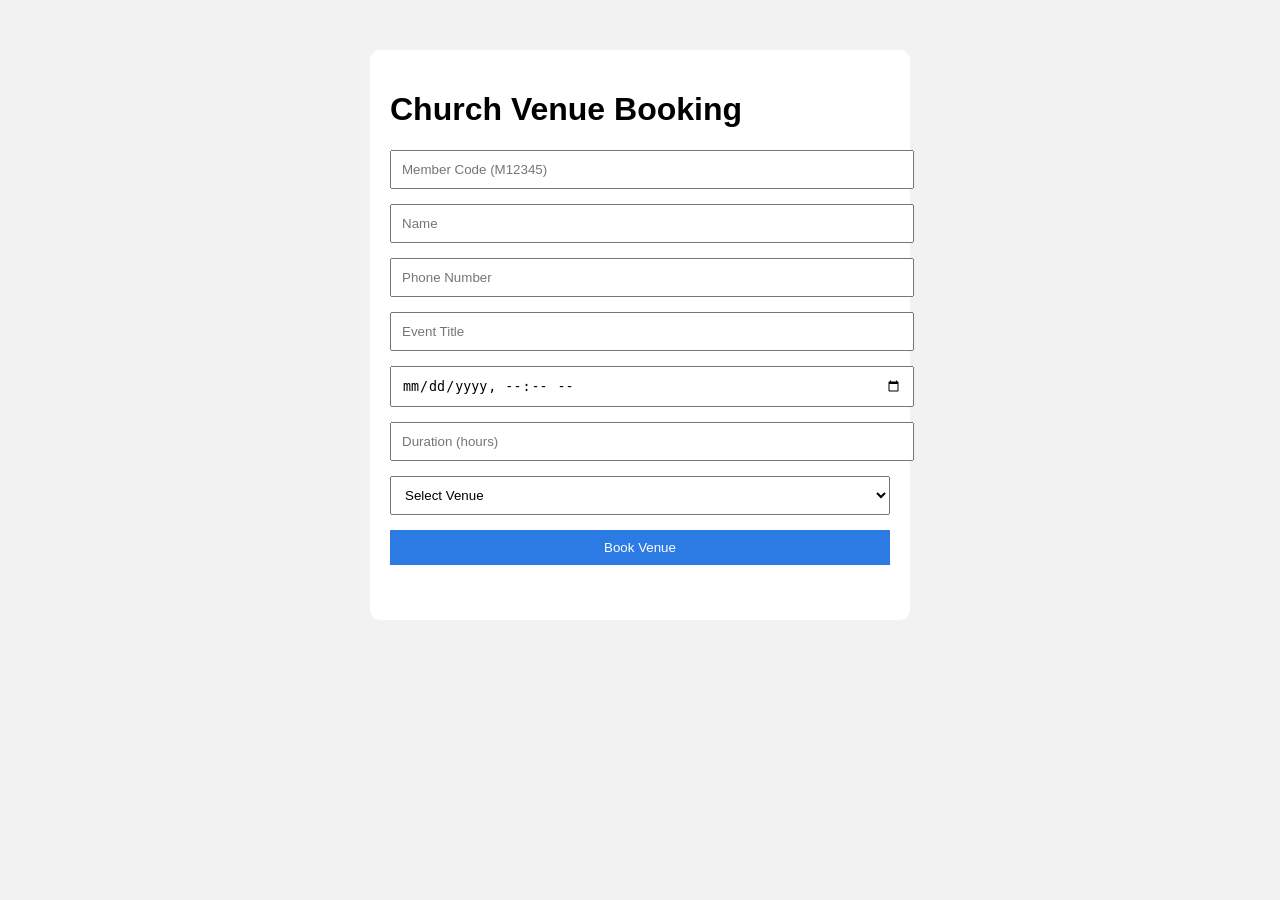
==== index.html @ b4275505 "intial" ====
<!DOCTYPE html>
<html>
<head>
  <title>Church Venue Booking</title>
  <link rel="stylesheet" href="style.css">
</head>
<body>

<div class="container">

  <h1>Church Venue Booking</h1>

  <form id="bookingForm">

    <input type="text" id="memberCode" placeholder="Member Code (M12345)" required>

    <input type="text" id="name" placeholder="Name" required>

    <input type="text" id="phone" placeholder="Phone Number" required>

    <input type="text" id="eventTitle" placeholder="Event Title" required>

    <input type="datetime-local" id="start" required>

    <input type="number" id="duration" placeholder="Duration (hours)" required>

    <select id="location" required>
      <option value="">Select Venue</option>
    </select>

    <button type="submit">Book Venue</button>

  </form>

  <div id="message"></div>

</div>

<script src="script.js"></script>

</body>
</html>
---- style.css ----
body {
  font-family: Arial;
  background: #f2f2f2;
}

.container {
  max-width: 500px;
  margin: 50px auto;
  background: white;
  padding: 20px;
  border-radius: 10px;
}

input,
select,
button {
  width: 100%;
  margin-bottom: 15px;
  padding: 10px;
}

button {
  background: #2c7be5;
  color: white;
  border: none;
  cursor: pointer;
}

#message {
  margin-top: 20px;
  font-weight: bold;
}
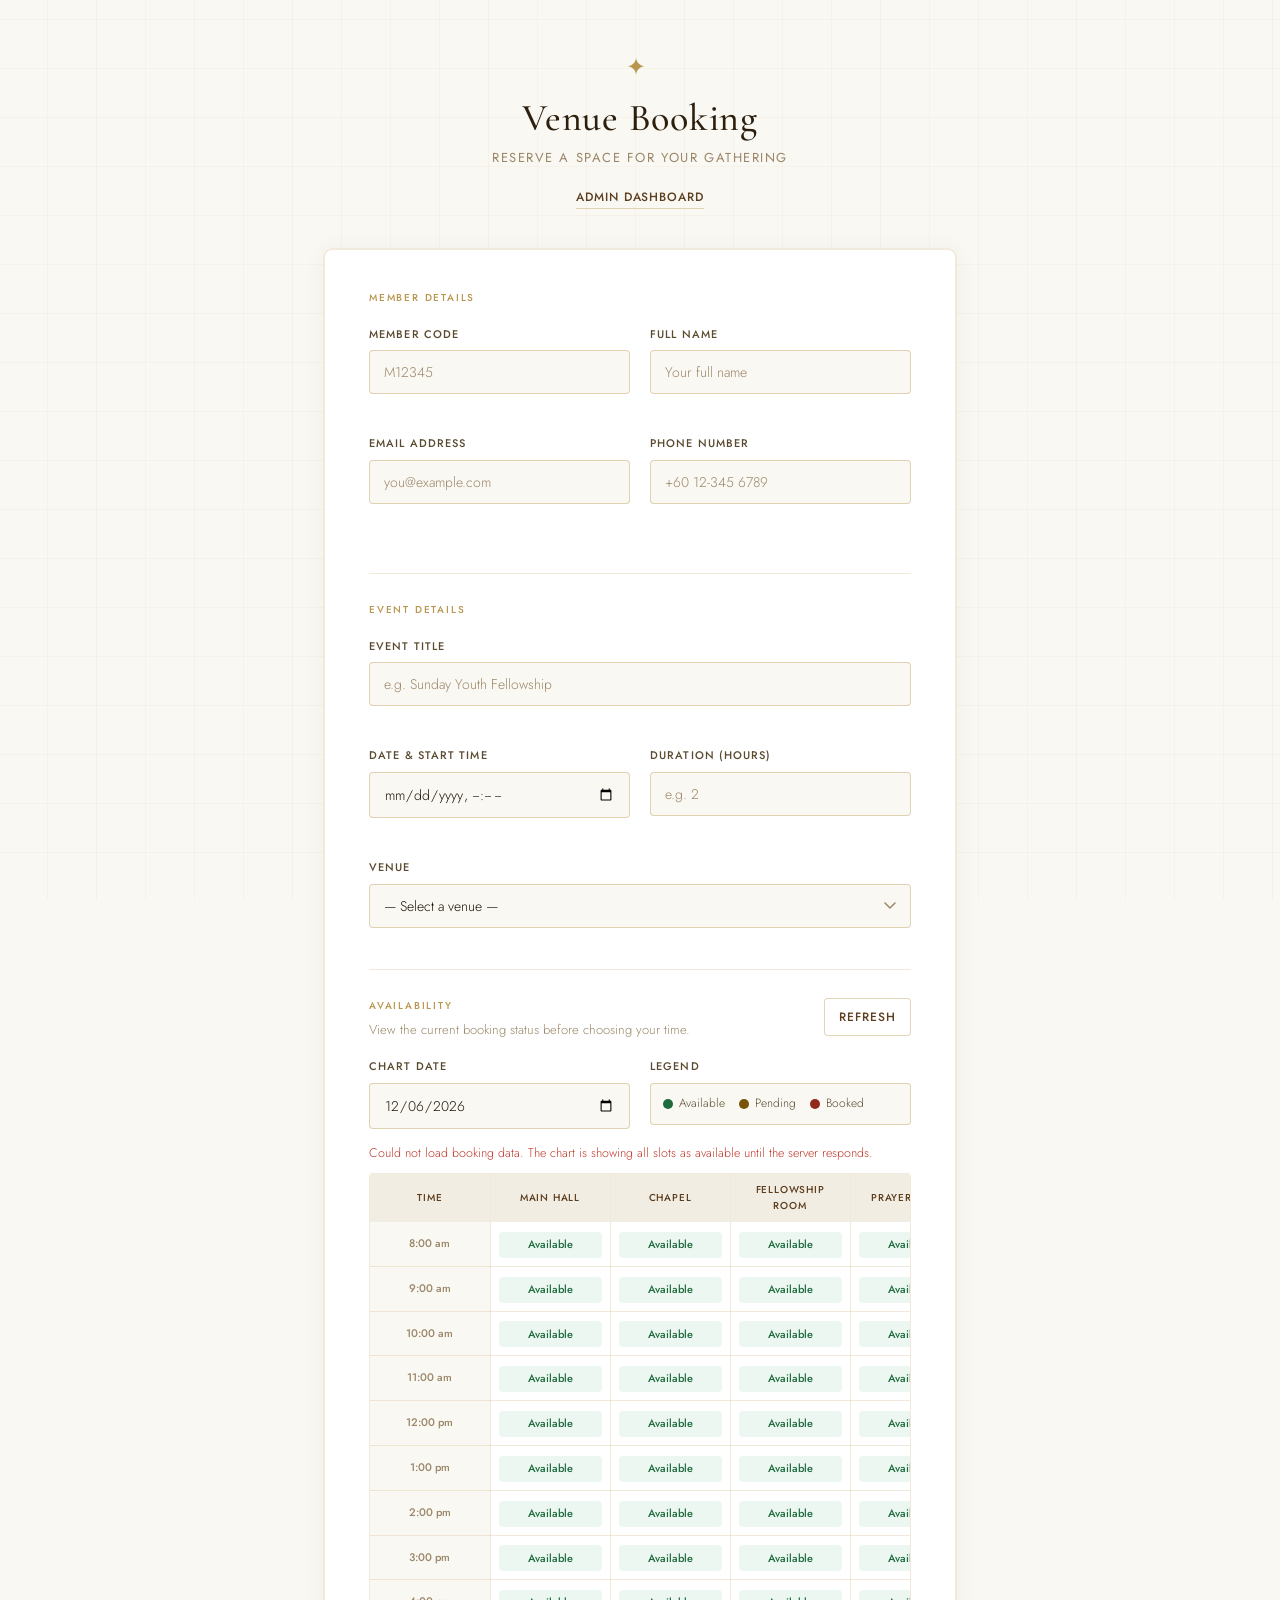
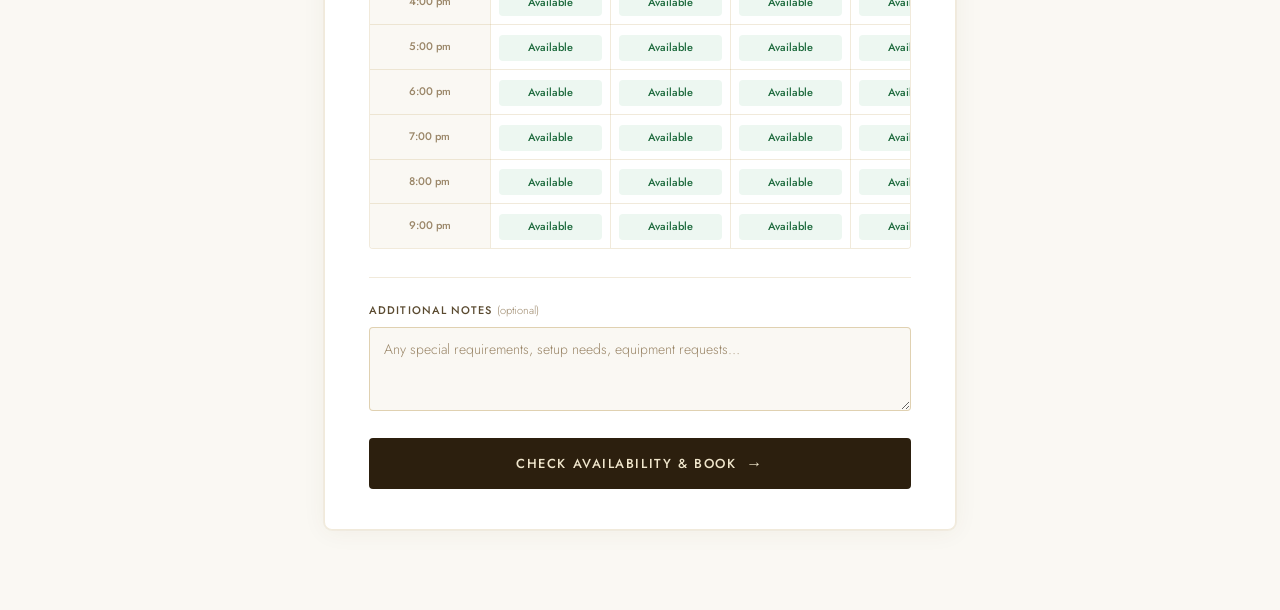
==== commit e7d4c552: "commit" ====
--- a/index.html
+++ b/index.html
@@ -1,42 +1,151 @@
 <!DOCTYPE html>
-<html>
+<html lang="en">
 <head>
+  <meta charset="UTF-8">
+  <meta name="viewport" content="width=device-width, initial-scale=1.0">
   <title>Church Venue Booking</title>
+  <link rel="preconnect" href="https://fonts.googleapis.com">
+  <link href="https://fonts.googleapis.com/css2?family=Cormorant+Garamond:wght@400;500;600&family=Jost:wght@300;400;500&display=swap" rel="stylesheet">
   <link rel="stylesheet" href="style.css">
 </head>
 <body>
 
-<div class="container">
+  <div class="page-bg">
+    <div class="cross-pattern"></div>
+  </div>
 
-  <h1>Church Venue Booking</h1>
+  <div class="container">
 
-  <form id="bookingForm">
+    <header class="site-header">
+      <div class="logo-mark">✦</div>
+      <h1>Venue Booking</h1>
+      <p class="subtitle">Reserve a space for your gathering</p>
+      <nav class="page-links" aria-label="Page links">
+        <a href="admin.html">Admin Dashboard</a>
+      </nav>
+    </header>
 
-    <input type="text" id="memberCode" placeholder="Member Code (M12345)" required>
+    <div class="form-card">
 
-    <input type="text" id="name" placeholder="Name" required>
+      <form id="bookingForm" novalidate>
 
-    <input type="text" id="phone" placeholder="Phone Number" required>
+        <div class="section-label">Member Details</div>
 
-    <input type="text" id="eventTitle" placeholder="Event Title" required>
+        <div class="field-row two-col">
+          <div class="field-group">
+            <label for="memberCode">Member Code</label>
+            <input type="text" id="memberCode" placeholder="M12345" maxlength="10" autocomplete="off">
+            <span class="field-error" id="memberCodeError"></span>
+          </div>
+          <div class="field-group">
+            <label for="name">Full Name</label>
+            <input type="text" id="name" placeholder="Your full name" autocomplete="name">
+            <span class="field-error" id="nameError"></span>
+          </div>
+        </div>
 
-    <input type="datetime-local" id="start" required>
+        <div class="field-row two-col">
+          <div class="field-group">
+            <label for="email">Email Address</label>
+            <input type="email" id="email" placeholder="you@example.com" autocomplete="email">
+            <span class="field-error" id="emailError"></span>
+          </div>
+          <div class="field-group">
+            <label for="phone">Phone Number</label>
+            <input type="tel" id="phone" placeholder="+60 12-345 6789" autocomplete="tel">
+            <span class="field-error" id="phoneError"></span>
+          </div>
+        </div>
 
-    <input type="number" id="duration" placeholder="Duration (hours)" required>
+        <div class="divider"></div>
+        <div class="section-label">Event Details</div>
 
-    <select id="location" required>
-      <option value="">Select Venue</option>
-    </select>
+        <div class="field-group">
+          <label for="eventTitle">Event Title</label>
+          <input type="text" id="eventTitle" placeholder="e.g. Sunday Youth Fellowship" maxlength="100">
+          <span class="field-error" id="eventTitleError"></span>
+        </div>
 
-    <button type="submit">Book Venue</button>
+        <div class="field-row two-col">
+          <div class="field-group">
+            <label for="start">Date &amp; Start Time</label>
+            <input type="datetime-local" id="start">
+            <span class="field-error" id="startError"></span>
+          </div>
+          <div class="field-group">
+            <label for="duration">Duration (hours)</label>
+            <input type="number" id="duration" placeholder="e.g. 2" min="0.5" max="12" step="0.5">
+            <span class="field-error" id="durationError"></span>
+          </div>
+        </div>
 
-  </form>
+        <div class="field-group">
+          <label for="location">Venue</label>
+          <select id="location">
+            <option value="">— Select a venue —</option>
+          </select>
+          <span class="field-error" id="locationError"></span>
+        </div>
 
-  <div id="message"></div>
+        <div class="availability-section">
+          <div class="availability-heading">
+            <div>
+              <div class="section-label">Availability</div>
+              <p class="availability-copy">View the current booking status before choosing your time.</p>
+            </div>
+            <button type="button" class="btn-refresh" id="refreshAvailability">Refresh</button>
+          </div>
 
-</div>
+          <div class="field-row two-col availability-controls">
+            <div class="field-group">
+              <label for="availabilityDate">Chart Date</label>
+              <input type="date" id="availabilityDate">
+            </div>
+            <div class="field-group">
+              <label>Legend</label>
+              <div class="availability-legend" aria-label="Availability legend">
+                <span><i class="legend-dot legend-dot-open"></i>Available</span>
+                <span><i class="legend-dot legend-dot-pending"></i>Pending</span>
+                <span><i class="legend-dot legend-dot-booked"></i>Booked</span>
+              </div>
+            </div>
+          </div>
 
-<script src="script.js"></script>
+          <p class="availability-message" id="availabilityMessage">Loading availability…</p>
+          <div class="availability-chart-wrap">
+            <table class="availability-chart" id="availabilityChart" aria-label="Venue availability chart"></table>
+          </div>
+        </div>
 
+        <div class="field-group">
+          <label for="notes">Additional Notes <span class="optional">(optional)</span></label>
+          <textarea id="notes" placeholder="Any special requirements, setup needs, equipment requests…" rows="3"></textarea>
+        </div>
+
+        <button type="submit" class="submit-btn" id="submitBtn">
+          <span class="btn-text">Check Availability &amp; Book</span>
+          <span class="btn-icon">→</span>
+        </button>
+
+      </form>
+    </div>
+
+  </div>
+
+  <!-- Confirmation Modal -->
+  <div id="confirmModal" class="modal-overlay" role="dialog" aria-modal="true" aria-labelledby="modalTitle" hidden>
+    <div class="modal-box">
+      <div class="modal-icon">📋</div>
+      <h2 id="modalTitle">Confirm Your Booking</h2>
+      <p class="modal-intro">Please review your booking details before confirming.</p>
+      <div id="confirmDetails" class="confirm-details"></div>
+      <div class="modal-actions">
+        <button id="confirmBtn" class="btn-confirm">Confirm Booking</button>
+        <button id="cancelBtn" class="btn-cancel">Go Back</button>
+      </div>
+    </div>
+  </div>
+
+  <script src="script.js"></script>
 </body>
-</html>+</html>
--- a/style.css
+++ b/style.css
@@ -1,32 +1,1002 @@
+*, *::before, *::after { box-sizing: border-box; margin: 0; padding: 0; }
+
+:root {
+  --cream: #FAF8F3;
+  --parchment: #F2EDE2;
+  --gold: #B8964E;
+  --gold-light: #D4AE6A;
+  --gold-pale: #F0E6CC;
+  --brown-dark: #2C1F0E;
+  --brown-mid: #5C3D1E;
+  --brown-light: #8B6340;
+  --text-primary: #1A1208;
+  --text-secondary: #5A4A30;
+  --text-muted: #9A8668;
+  --border-light: rgba(184, 150, 78, 0.2);
+  --border-mid: rgba(184, 150, 78, 0.4);
+  --error: #C0392B;
+  --error-bg: #FEF0EE;
+  --success-green: #1E6B3E;
+  --open-bg: #EDF7F1;
+  --open-text: #1E6B3E;
+  --pending-bg: #FFF4D8;
+  --pending-text: #77540B;
+  --booked-bg: #FBE7E4;
+  --booked-text: #8F2A1D;
+  --selected-ring: #3B82F6;
+  --radius: 4px;
+  --radius-lg: 8px;
+}
+
+html { font-size: 16px; }
+
 body {
-  font-family: Arial;
-  background: #f2f2f2;
-}
-
+  font-family: 'Jost', sans-serif;
+  font-weight: 300;
+  background: var(--cream);
+  color: var(--text-primary);
+  min-height: 100vh;
+  line-height: 1.6;
+}
+
+/* Background */
+.page-bg {
+  position: fixed;
+  inset: 0;
+  background: var(--cream);
+  z-index: 0;
+  overflow: hidden;
+}
+
+.cross-pattern {
+  position: absolute;
+  inset: -50px;
+  background-image:
+    repeating-linear-gradient(
+      0deg,
+      transparent,
+      transparent 48px,
+      rgba(184,150,78,0.06) 48px,
+      rgba(184,150,78,0.06) 49px
+    ),
+    repeating-linear-gradient(
+      90deg,
+      transparent,
+      transparent 48px,
+      rgba(184,150,78,0.06) 48px,
+      rgba(184,150,78,0.06) 49px
+    );
+}
+
+/* Layout */
 .container {
-  max-width: 500px;
-  margin: 50px auto;
-  background: white;
-  padding: 20px;
-  border-radius: 10px;
-}
-
-input,
-select,
-button {
+  position: relative;
+  z-index: 1;
+  max-width: 680px;
+  margin: 0 auto;
+  padding: 48px 24px 80px;
+}
+
+/* Header */
+.site-header {
+  text-align: center;
+  margin-bottom: 40px;
+}
+
+.logo-mark {
+  font-size: 24px;
+  color: var(--gold);
+  display: block;
+  margin-bottom: 12px;
+  letter-spacing: 8px;
+}
+
+.site-header h1 {
+  font-family: 'Cormorant Garamond', serif;
+  font-size: 38px;
+  font-weight: 500;
+  color: var(--brown-dark);
+  letter-spacing: 0.02em;
+  line-height: 1.1;
+}
+
+.subtitle {
+  margin-top: 8px;
+  font-size: 13px;
+  color: var(--text-muted);
+  letter-spacing: 0.12em;
+  text-transform: uppercase;
+  font-weight: 400;
+}
+
+.page-links {
+  margin-top: 14px;
+}
+
+.page-links a {
+  color: var(--brown-mid);
+  font-size: 12px;
+  font-weight: 500;
+  letter-spacing: 0.08em;
+  text-transform: uppercase;
+  text-decoration: none;
+  border-bottom: 1px solid var(--border-mid);
+  padding-bottom: 2px;
+}
+
+.page-links a:hover {
+  color: var(--brown-dark);
+  border-color: var(--gold);
+}
+
+/* Form Card */
+.form-card {
+  background: #FFFFFF;
+  border: 1px solid var(--border-light);
+  border-radius: var(--radius-lg);
+  padding: 40px 44px;
+  box-shadow: 0 2px 24px rgba(92, 61, 30, 0.06), 0 0 0 1px rgba(184,150,78,0.08);
+}
+
+.section-label {
+  font-size: 10px;
+  font-weight: 500;
+  letter-spacing: 0.18em;
+  text-transform: uppercase;
+  color: var(--gold);
+  margin-bottom: 20px;
+}
+
+.divider {
+  height: 1px;
+  background: var(--border-light);
+  margin: 28px 0;
+}
+
+/* Fields */
+.field-row {
+  display: flex;
+  gap: 20px;
+}
+
+.field-row.two-col .field-group {
+  flex: 1;
+  min-width: 0;
+}
+
+.field-group {
+  margin-bottom: 20px;
+  position: relative;
+}
+
+label {
+  display: block;
+  font-size: 11px;
+  font-weight: 500;
+  letter-spacing: 0.1em;
+  text-transform: uppercase;
+  color: var(--text-secondary);
+  margin-bottom: 7px;
+}
+
+.optional {
+  font-weight: 300;
+  text-transform: none;
+  letter-spacing: 0;
+  color: var(--text-muted);
+  font-size: 11px;
+}
+
+input, select, textarea {
   width: 100%;
-  margin-bottom: 15px;
-  padding: 10px;
-}
-
-button {
-  background: #2c7be5;
-  color: white;
+  padding: 11px 14px;
+  font-family: 'Jost', sans-serif;
+  font-size: 14px;
+  font-weight: 300;
+  color: var(--text-primary);
+  background: var(--cream);
+  border: 1px solid var(--border-mid);
+  border-radius: var(--radius);
+  outline: none;
+  transition: border-color 0.2s, background 0.2s, box-shadow 0.2s;
+  appearance: none;
+  -webkit-appearance: none;
+}
+
+select {
+  background-image: url("data:image/svg+xml,%3Csvg xmlns='http://www.w3.org/2000/svg' width='12' height='8' viewBox='0 0 12 8'%3E%3Cpath d='M1 1l5 5 5-5' stroke='%239A8668' stroke-width='1.5' fill='none' stroke-linecap='round'/%3E%3C/svg%3E");
+  background-repeat: no-repeat;
+  background-position: right 14px center;
+  padding-right: 38px;
+}
+
+input:focus, select:focus, textarea:focus {
+  background: #FFFFFF;
+  border-color: var(--gold);
+  box-shadow: 0 0 0 3px rgba(184,150,78,0.12);
+}
+
+input.invalid, select.invalid, textarea.invalid {
+  border-color: var(--error);
+  background: var(--error-bg);
+}
+
+input.invalid:focus, select.invalid:focus {
+  box-shadow: 0 0 0 3px rgba(192, 57, 43, 0.1);
+}
+
+textarea {
+  resize: vertical;
+  min-height: 80px;
+}
+
+input::placeholder, textarea::placeholder {
+  color: var(--text-muted);
+  font-weight: 300;
+}
+
+.field-error {
+  display: block;
+  font-size: 11.5px;
+  color: var(--error);
+  margin-top: 5px;
+  min-height: 16px;
+  font-weight: 400;
+}
+
+/* Availability */
+.availability-section {
+  border-top: 1px solid var(--border-light);
+  border-bottom: 1px solid var(--border-light);
+  padding: 28px 0;
+  margin: 8px 0 24px;
+}
+
+.availability-heading {
+  display: flex;
+  justify-content: space-between;
+  align-items: flex-start;
+  gap: 20px;
+  margin-bottom: 18px;
+}
+
+.availability-heading .section-label {
+  margin-bottom: 6px;
+}
+
+.availability-copy {
+  color: var(--text-muted);
+  font-size: 13px;
+}
+
+.btn-refresh {
+  flex: 0 0 auto;
+  padding: 9px 14px;
+  background: #FFFFFF;
+  color: var(--brown-mid);
+  border: 1px solid var(--border-mid);
+  border-radius: var(--radius);
+  font-family: 'Jost', sans-serif;
+  font-size: 12px;
+  font-weight: 500;
+  letter-spacing: 0.08em;
+  text-transform: uppercase;
+  cursor: pointer;
+  transition: background 0.2s, border-color 0.2s;
+}
+
+.btn-refresh:hover {
+  background: var(--parchment);
+  border-color: var(--gold);
+}
+
+.availability-controls .field-group {
+  margin-bottom: 14px;
+}
+
+.availability-legend {
+  min-height: 42px;
+  padding: 10px 12px;
+  background: var(--cream);
+  border: 1px solid var(--border-mid);
+  border-radius: var(--radius);
+  display: flex;
+  flex-wrap: wrap;
+  align-items: center;
+  gap: 10px 14px;
+  color: var(--text-secondary);
+  font-size: 12px;
+}
+
+.availability-legend span {
+  display: inline-flex;
+  align-items: center;
+  gap: 6px;
+  white-space: nowrap;
+}
+
+.legend-dot {
+  width: 10px;
+  height: 10px;
+  border-radius: 50%;
+  display: inline-block;
+}
+
+.legend-dot-open { background: var(--open-text); }
+.legend-dot-pending { background: var(--pending-text); }
+.legend-dot-booked { background: var(--booked-text); }
+
+.availability-message {
+  min-height: 20px;
+  margin-bottom: 10px;
+  color: var(--text-muted);
+  font-size: 12.5px;
+}
+
+.availability-message[data-state="error"] {
+  color: var(--error);
+}
+
+.availability-chart-wrap {
+  overflow-x: auto;
+  border: 1px solid var(--border-light);
+  border-radius: var(--radius);
+  background: #FFFFFF;
+}
+
+.availability-chart {
+  width: 100%;
+  min-width: 720px;
+  border-collapse: collapse;
+  table-layout: fixed;
+}
+
+.availability-chart th,
+.availability-chart td {
+  border-bottom: 1px solid var(--border-light);
+  border-right: 1px solid var(--border-light);
+  padding: 8px;
+  text-align: center;
+  vertical-align: middle;
+}
+
+.availability-chart th:last-child,
+.availability-chart td:last-child {
+  border-right: none;
+}
+
+.availability-chart tr:last-child th,
+.availability-chart tr:last-child td {
+  border-bottom: none;
+}
+
+.availability-chart thead th {
+  position: sticky;
+  top: 0;
+  z-index: 2;
+  background: var(--parchment);
+  color: var(--brown-mid);
+  font-size: 10px;
+  font-weight: 500;
+  letter-spacing: 0.08em;
+  text-transform: uppercase;
+}
+
+.availability-chart tbody th {
+  background: var(--cream);
+  color: var(--text-muted);
+  font-size: 11px;
+  font-weight: 500;
+  white-space: nowrap;
+}
+
+.availability-cell span {
+  display: inline-flex;
+  align-items: center;
+  justify-content: center;
+  width: 100%;
+  min-height: 26px;
+  padding: 4px 6px;
+  border-radius: var(--radius);
+  font-size: 11px;
+  font-weight: 500;
+}
+
+.availability-cell-open span {
+  background: var(--open-bg);
+  color: var(--open-text);
+}
+
+.availability-cell-pending span {
+  background: var(--pending-bg);
+  color: var(--pending-text);
+}
+
+.availability-cell-booked span {
+  background: var(--booked-bg);
+  color: var(--booked-text);
+}
+
+.availability-cell-selected span {
+  box-shadow: 0 0 0 2px var(--selected-ring);
+}
+
+/* Submit button */
+.submit-btn {
+  width: 100%;
+  margin-top: 8px;
+  padding: 14px 24px;
+  background: var(--brown-dark);
+  color: var(--gold-pale);
   border: none;
+  border-radius: var(--radius);
+  font-family: 'Jost', sans-serif;
+  font-size: 13px;
+  font-weight: 500;
+  letter-spacing: 0.12em;
+  text-transform: uppercase;
   cursor: pointer;
-}
-
-#message {
-  margin-top: 20px;
-  font-weight: bold;
-}+  display: flex;
+  align-items: center;
+  justify-content: center;
+  gap: 10px;
+  transition: background 0.2s, transform 0.1s;
+}
+
+.submit-btn:hover {
+  background: var(--brown-mid);
+}
+
+.submit-btn:active {
+  transform: scale(0.99);
+}
+
+.submit-btn:disabled {
+  opacity: 0.5;
+  cursor: not-allowed;
+}
+
+.btn-icon {
+  font-size: 16px;
+  transition: transform 0.2s;
+}
+
+.submit-btn:hover .btn-icon {
+  transform: translateX(3px);
+}
+
+/* Modal */
+.modal-overlay {
+  position: fixed;
+  inset: 0;
+  background: rgba(26, 18, 8, 0.55);
+  backdrop-filter: blur(3px);
+  z-index: 100;
+  display: flex;
+  align-items: center;
+  justify-content: center;
+  padding: 24px;
+}
+
+.modal-overlay[hidden] {
+  display: none;
+}
+
+.modal-box {
+  background: #FFFFFF;
+  border-radius: var(--radius-lg);
+  padding: 40px 44px;
+  max-width: 480px;
+  width: 100%;
+  border: 1px solid var(--border-light);
+  text-align: center;
+  animation: modalIn 0.25s ease;
+}
+
+@keyframes modalIn {
+  from { opacity: 0; transform: translateY(16px) scale(0.97); }
+  to   { opacity: 1; transform: translateY(0) scale(1); }
+}
+
+.modal-icon {
+  font-size: 32px;
+  margin-bottom: 14px;
+}
+
+.modal-box h2 {
+  font-family: 'Cormorant Garamond', serif;
+  font-size: 26px;
+  font-weight: 500;
+  color: var(--brown-dark);
+  margin-bottom: 8px;
+}
+
+.modal-intro {
+  font-size: 13px;
+  color: var(--text-muted);
+  margin-bottom: 24px;
+}
+
+.confirm-details {
+  background: var(--cream);
+  border: 1px solid var(--border-light);
+  border-radius: var(--radius);
+  padding: 16px 20px;
+  text-align: left;
+  margin-bottom: 24px;
+}
+
+.detail-row {
+  display: flex;
+  justify-content: space-between;
+  align-items: flex-start;
+  gap: 12px;
+  padding: 6px 0;
+  border-bottom: 1px solid var(--border-light);
+  font-size: 13px;
+}
+
+.detail-row:last-child { border-bottom: none; }
+
+.detail-label {
+  color: var(--text-muted);
+  font-size: 11px;
+  letter-spacing: 0.08em;
+  text-transform: uppercase;
+  white-space: nowrap;
+  padding-top: 2px;
+}
+
+.detail-value {
+  color: var(--text-primary);
+  font-weight: 400;
+  text-align: right;
+}
+
+.modal-actions {
+  display: flex;
+  gap: 12px;
+}
+
+.btn-confirm {
+  flex: 1;
+  padding: 12px;
+  background: var(--brown-dark);
+  color: var(--gold-pale);
+  border: none;
+  border-radius: var(--radius);
+  font-family: 'Jost', sans-serif;
+  font-size: 13px;
+  font-weight: 500;
+  letter-spacing: 0.1em;
+  text-transform: uppercase;
+  cursor: pointer;
+  transition: background 0.2s;
+}
+
+.btn-confirm:hover { background: var(--brown-mid); }
+
+.btn-cancel {
+  flex: 1;
+  padding: 12px;
+  background: transparent;
+  color: var(--text-secondary);
+  border: 1px solid var(--border-mid);
+  border-radius: var(--radius);
+  font-family: 'Jost', sans-serif;
+  font-size: 13px;
+  font-weight: 400;
+  letter-spacing: 0.08em;
+  cursor: pointer;
+  transition: background 0.2s, border-color 0.2s;
+}
+
+.btn-cancel:hover {
+  background: var(--parchment);
+  border-color: var(--gold);
+}
+
+/* ── Success page ── */
+.success-card {
+  text-align: center;
+}
+
+.success-icon {
+  width: 64px;
+  height: 64px;
+  background: #E8F5EE;
+  color: var(--success-green);
+  border-radius: 50%;
+  font-size: 28px;
+  display: flex;
+  align-items: center;
+  justify-content: center;
+  margin: 0 auto 20px;
+  border: 2px solid rgba(30,107,62,0.15);
+}
+
+.success-title {
+  font-family: 'Cormorant Garamond', serif;
+  font-size: 30px;
+  font-weight: 500;
+  color: var(--brown-dark);
+  margin-bottom: 10px;
+}
+
+.success-message {
+  font-size: 14px;
+  color: var(--text-secondary);
+  margin-bottom: 28px;
+}
+
+.booking-summary {
+  background: var(--cream);
+  border: 1px solid var(--border-light);
+  border-radius: var(--radius);
+  padding: 4px 20px;
+  text-align: left;
+  margin-bottom: 20px;
+}
+
+.summary-row {
+  display: flex;
+  justify-content: space-between;
+  align-items: flex-start;
+  gap: 16px;
+  padding: 10px 0;
+  border-bottom: 1px solid var(--border-light);
+  font-size: 13px;
+}
+
+.summary-row:last-child { border-bottom: none; }
+
+.summary-label {
+  font-size: 11px;
+  letter-spacing: 0.08em;
+  text-transform: uppercase;
+  color: var(--text-muted);
+  white-space: nowrap;
+  padding-top: 1px;
+}
+
+.summary-value {
+  color: var(--text-primary);
+  font-weight: 400;
+  text-align: right;
+}
+
+.booking-ref-box {
+  background: var(--gold-pale);
+  border: 1px solid var(--border-mid);
+  border-radius: var(--radius);
+  padding: 14px 20px;
+  display: flex;
+  justify-content: space-between;
+  align-items: center;
+  margin-bottom: 28px;
+}
+
+.ref-label {
+  font-size: 11px;
+  letter-spacing: 0.1em;
+  text-transform: uppercase;
+  color: var(--brown-mid);
+}
+
+.ref-number {
+  font-family: 'Cormorant Garamond', serif;
+  font-size: 20px;
+  font-weight: 600;
+  color: var(--brown-dark);
+  letter-spacing: 0.05em;
+}
+
+.success-actions {
+  display: flex;
+  gap: 12px;
+  margin-bottom: 24px;
+}
+
+.btn-print {
+  flex: 1;
+  padding: 12px;
+  background: var(--cream);
+  color: var(--text-secondary);
+  border: 1px solid var(--border-mid);
+  border-radius: var(--radius);
+  font-family: 'Jost', sans-serif;
+  font-size: 13px;
+  cursor: pointer;
+  transition: background 0.2s;
+}
+
+.btn-print:hover { background: var(--parchment); }
+
+.btn-new {
+  flex: 1;
+  padding: 12px;
+  background: var(--brown-dark);
+  color: var(--gold-pale);
+  border: none;
+  border-radius: var(--radius);
+  font-family: 'Jost', sans-serif;
+  font-size: 13px;
+  font-weight: 500;
+  letter-spacing: 0.08em;
+  text-decoration: none;
+  display: block;
+  text-align: center;
+  cursor: pointer;
+  transition: background 0.2s;
+}
+
+.btn-new:hover { background: var(--brown-mid); }
+
+.success-note {
+  font-size: 12px;
+  color: var(--text-muted);
+  border-top: 1px solid var(--border-light);
+  padding-top: 20px;
+}
+
+/* Admin dashboard */
+.admin-page .container {
+  max-width: 1180px;
+}
+
+.admin-shell {
+  background: #FFFFFF;
+  border: 1px solid var(--border-light);
+  border-radius: var(--radius-lg);
+  padding: 28px;
+  box-shadow: 0 2px 24px rgba(92, 61, 30, 0.06), 0 0 0 1px rgba(184,150,78,0.08);
+}
+
+.admin-toolbar {
+  display: grid;
+  grid-template-columns: minmax(180px, 240px) minmax(180px, 240px) auto;
+  gap: 16px;
+  align-items: end;
+  border-bottom: 1px solid var(--border-light);
+  padding-bottom: 20px;
+  margin-bottom: 20px;
+}
+
+.admin-toolbar .field-group {
+  margin-bottom: 0;
+}
+
+.admin-refresh {
+  min-height: 42px;
+}
+
+.admin-summary {
+  display: grid;
+  grid-template-columns: repeat(4, minmax(0, 1fr));
+  gap: 12px;
+  margin-bottom: 18px;
+}
+
+.summary-card {
+  background: var(--cream);
+  border: 1px solid var(--border-light);
+  border-radius: var(--radius);
+  padding: 14px 16px;
+}
+
+.summary-count {
+  display: block;
+  color: var(--brown-dark);
+  font-family: 'Cormorant Garamond', serif;
+  font-size: 30px;
+  font-weight: 600;
+  line-height: 1;
+}
+
+.summary-text {
+  display: block;
+  margin-top: 6px;
+  color: var(--text-muted);
+  font-size: 11px;
+  font-weight: 500;
+  letter-spacing: 0.1em;
+  text-transform: uppercase;
+}
+
+.admin-message {
+  min-height: 20px;
+  color: var(--text-muted);
+  font-size: 13px;
+  margin-bottom: 12px;
+}
+
+.admin-message[data-state="error"] {
+  color: var(--error);
+}
+
+.admin-table-wrap {
+  overflow-x: auto;
+  border: 1px solid var(--border-light);
+  border-radius: var(--radius);
+}
+
+.admin-table {
+  width: 100%;
+  min-width: 980px;
+  border-collapse: collapse;
+  table-layout: fixed;
+}
+
+.admin-table th,
+.admin-table td {
+  border-bottom: 1px solid var(--border-light);
+  padding: 13px 14px;
+  text-align: left;
+  vertical-align: top;
+}
+
+.admin-table tr:last-child td {
+  border-bottom: none;
+}
+
+.admin-table thead th {
+  background: var(--parchment);
+  color: var(--brown-mid);
+  font-size: 10px;
+  font-weight: 500;
+  letter-spacing: 0.08em;
+  text-transform: uppercase;
+}
+
+.admin-table th:nth-child(1),
+.admin-table td:nth-child(1) {
+  width: 13%;
+}
+
+.admin-table th:nth-child(2),
+.admin-table td:nth-child(2) {
+  width: 18%;
+}
+
+.admin-table th:nth-child(3),
+.admin-table td:nth-child(3) {
+  width: 19%;
+}
+
+.admin-table th:nth-child(4),
+.admin-table td:nth-child(4) {
+  width: 13%;
+}
+
+.admin-table th:nth-child(5),
+.admin-table td:nth-child(5) {
+  width: 18%;
+}
+
+.admin-table th:nth-child(6),
+.admin-table td:nth-child(6) {
+  width: 9%;
+}
+
+.admin-table th:nth-child(7),
+.admin-table td:nth-child(7) {
+  width: 10%;
+}
+
+.admin-table td {
+  color: var(--text-primary);
+  font-size: 13px;
+}
+
+.admin-table td strong {
+  display: block;
+  font-weight: 500;
+  overflow-wrap: anywhere;
+}
+
+.admin-table td span {
+  display: block;
+  color: var(--text-muted);
+  font-size: 12px;
+  margin-top: 3px;
+  overflow-wrap: anywhere;
+}
+
+.empty-cell {
+  color: var(--text-muted);
+  text-align: center;
+  padding: 32px 16px;
+}
+
+.status-pill {
+  display: inline-flex;
+  align-items: center;
+  justify-content: center;
+  min-width: 76px;
+  border-radius: 999px;
+  padding: 5px 9px;
+  font-size: 10px;
+  font-weight: 600;
+  letter-spacing: 0.08em;
+  text-transform: uppercase;
+}
+
+.status-pending {
+  background: var(--pending-bg);
+  color: var(--pending-text);
+}
+
+.status-approved {
+  background: var(--open-bg);
+  color: var(--open-text);
+}
+
+.status-rejected {
+  background: var(--booked-bg);
+  color: var(--booked-text);
+}
+
+.admin-actions {
+  display: flex;
+  flex-direction: column;
+  gap: 8px;
+}
+
+.btn-approve,
+.btn-reject {
+  width: 100%;
+  min-height: 32px;
+  border-radius: var(--radius);
+  border: 1px solid transparent;
+  font-family: 'Jost', sans-serif;
+  font-size: 11px;
+  font-weight: 600;
+  letter-spacing: 0.08em;
+  text-transform: uppercase;
+  cursor: pointer;
+}
+
+.btn-approve {
+  background: var(--open-text);
+  color: #FFFFFF;
+}
+
+.btn-reject {
+  background: #FFFFFF;
+  color: var(--booked-text);
+  border-color: rgba(143, 42, 29, 0.35);
+}
+
+.btn-approve:hover {
+  background: #175B33;
+}
+
+.btn-reject:hover {
+  background: var(--booked-bg);
+}
+
+.btn-approve:disabled,
+.btn-reject:disabled {
+  opacity: 0.45;
+  cursor: not-allowed;
+}
+
+/* Print styles */
+@media print {
+  .page-bg, .success-actions, .success-note { display: none; }
+  .form-card { box-shadow: none; border: 1px solid #ccc; }
+}
+
+/* Responsive */
+@media (max-width: 560px) {
+  .form-card { padding: 28px 24px; }
+  .field-row.two-col { flex-direction: column; gap: 0; }
+  .availability-heading { flex-direction: column; gap: 12px; }
+  .btn-refresh { width: 100%; }
+  .admin-shell { padding: 20px; }
+  .admin-toolbar { grid-template-columns: 1fr; }
+  .admin-summary { grid-template-columns: repeat(2, minmax(0, 1fr)); }
+  .modal-box { padding: 28px 24px; }
+  .modal-actions, .success-actions { flex-direction: column; }
+  .site-header h1 { font-size: 30px; }
+}
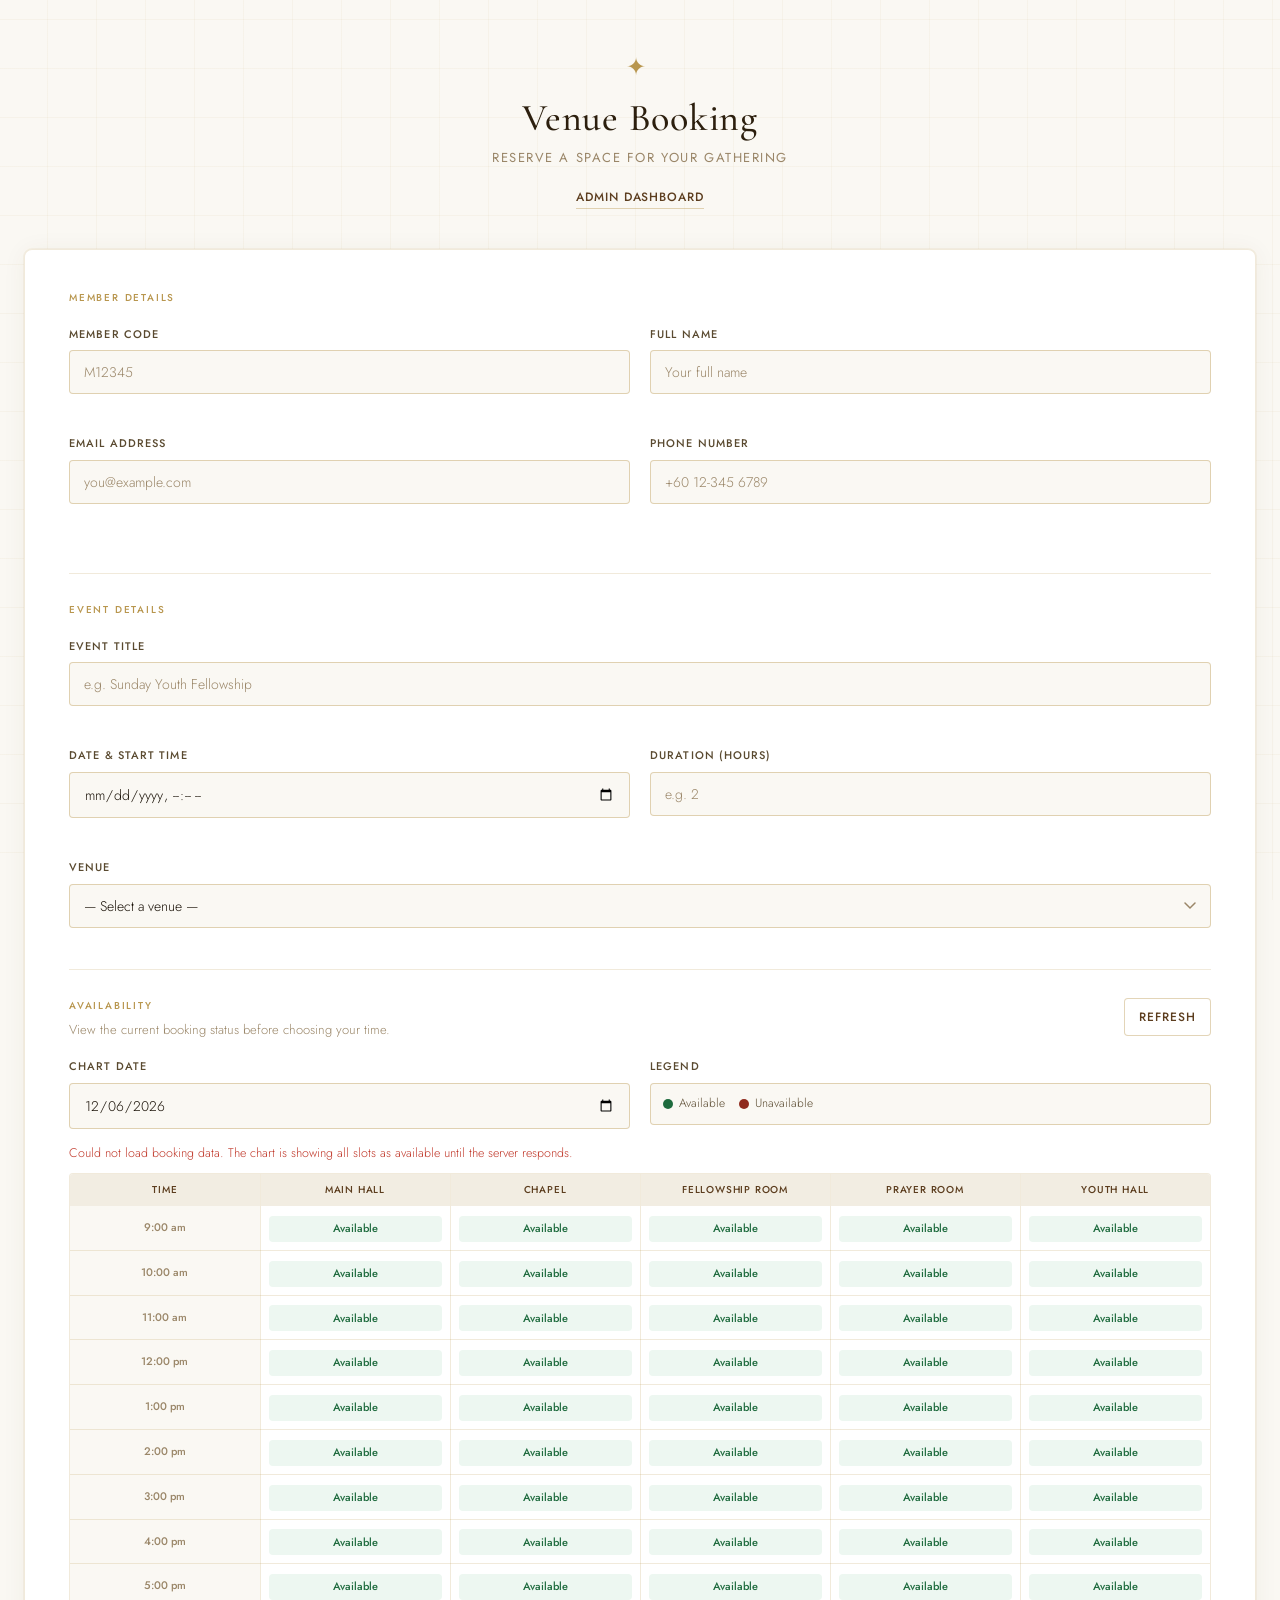
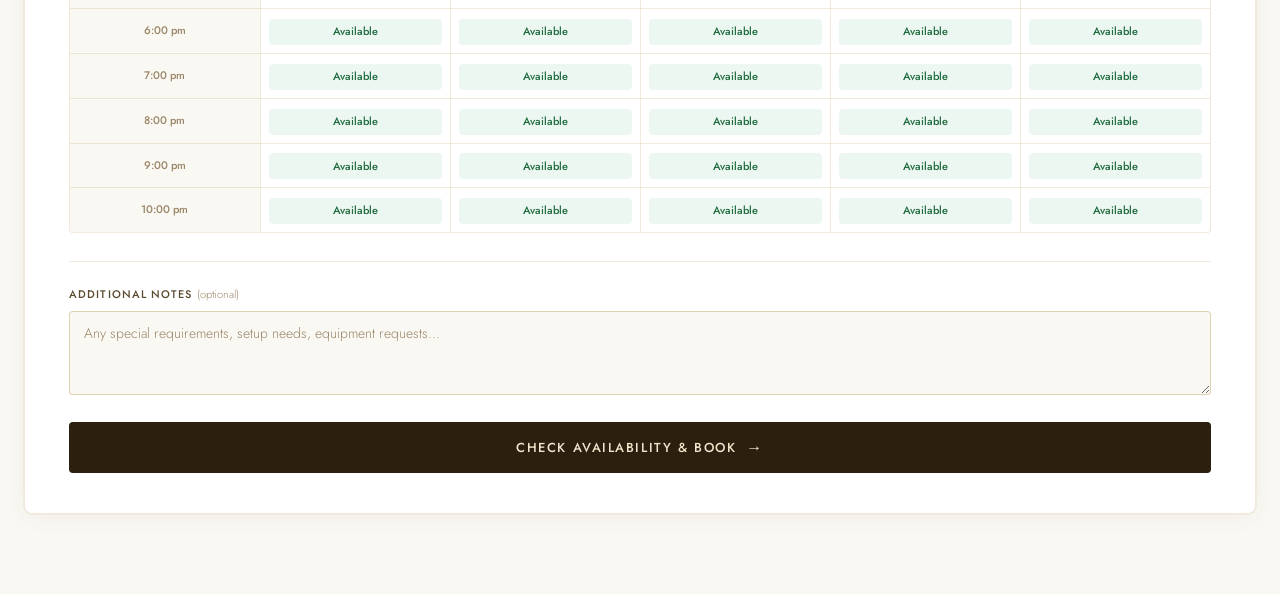
==== commit e2a6ebe8: "update" ====
--- a/index.html
+++ b/index.html
@@ -105,8 +105,7 @@
               <label>Legend</label>
               <div class="availability-legend" aria-label="Availability legend">
                 <span><i class="legend-dot legend-dot-open"></i>Available</span>
-                <span><i class="legend-dot legend-dot-pending"></i>Pending</span>
-                <span><i class="legend-dot legend-dot-booked"></i>Booked</span>
+                <span><i class="legend-dot legend-dot-booked"></i>Unavailable</span>
               </div>
             </div>
           </div>
@@ -148,4 +147,4 @@
 
   <script src="script.js"></script>
 </body>
-</html>
+</html>
--- a/style.css
+++ b/style.css
@@ -72,7 +72,7 @@
 .container {
   position: relative;
   z-index: 1;
-  max-width: 680px;
+  max-width: 1400px;
   margin: 0 auto;
   padding: 48px 24px 80px;
 }
@@ -801,6 +801,96 @@
   font-weight: 500;
   letter-spacing: 0.1em;
   text-transform: uppercase;
+}
+
+/* Recurring admin bookings */
+.recurring-booking-section {
+  border-top: 1px solid var(--border-light);
+  border-bottom: 1px solid var(--border-light);
+  padding: 24px 0;
+  margin-bottom: 24px;
+}
+
+.recurring-count {
+  flex: 0 0 auto;
+  background: var(--gold-pale);
+  border: 1px solid var(--border-mid);
+  border-radius: var(--radius);
+  color: var(--brown-mid);
+  padding: 7px 11px;
+  font-size: 11px;
+  font-weight: 600;
+  letter-spacing: 0.08em;
+  text-transform: uppercase;
+}
+
+.recurring-form {
+  display: grid;
+  grid-template-columns: repeat(5, minmax(0, 1fr));
+  gap: 14px;
+  align-items: end;
+}
+
+.recurring-form .field-group {
+  margin-bottom: 0;
+}
+
+.recurring-event-field {
+  grid-column: span 2;
+}
+
+.btn-create-recurring {
+  min-height: 42px;
+  padding: 10px 14px;
+  background: var(--brown-dark);
+  color: var(--gold-pale);
+  border: none;
+  border-radius: var(--radius);
+  font-family: 'Jost', sans-serif;
+  font-size: 11px;
+  font-weight: 600;
+  letter-spacing: 0.08em;
+  text-transform: uppercase;
+  cursor: pointer;
+}
+
+.btn-create-recurring:hover {
+  background: var(--brown-mid);
+}
+
+.btn-create-recurring:disabled {
+  opacity: 0.5;
+  cursor: not-allowed;
+}
+
+.recurring-message {
+  min-height: 20px;
+  margin-top: 12px;
+  color: var(--text-muted);
+  font-size: 12.5px;
+}
+
+.recurring-message[data-state="error"] {
+  color: var(--error);
+}
+
+.recurring-message[data-state="success"] {
+  color: var(--success-green);
+}
+
+.recurring-preview {
+  display: flex;
+  flex-wrap: wrap;
+  gap: 6px;
+}
+
+.recurring-preview span {
+  background: var(--cream);
+  border: 1px solid var(--border-light);
+  border-radius: var(--radius);
+  color: var(--text-secondary);
+  padding: 4px 7px;
+  font-size: 11px;
 }
 
 .admin-message {
@@ -996,7 +1086,260 @@
   .admin-shell { padding: 20px; }
   .admin-toolbar { grid-template-columns: 1fr; }
   .admin-summary { grid-template-columns: repeat(2, minmax(0, 1fr)); }
+  .recurring-form { grid-template-columns: 1fr; }
+  .recurring-event-field { grid-column: auto; }
   .modal-box { padding: 28px 24px; }
   .modal-actions, .success-actions { flex-direction: column; }
   .site-header h1 { font-size: 30px; }
 }
+
+/* ══════════════════════════════════════════════════════
+   Admin additions — append these rules to style.css
+   (or @import this file after style.css)
+   ══════════════════════════════════════════════════════ */
+
+/* Wider container on admin pages */
+.admin-page .container { max-width: 1400px; }
+
+/* ── Collapsible panels ── */
+.collapsible-panel {
+  border: 1px solid var(--border-light);
+  border-radius: var(--radius-lg);
+  overflow: hidden;
+  margin-bottom: 16px;
+}
+
+.collapsible-trigger {
+  width: 100%;
+  display: flex;
+  align-items: center;
+  justify-content: space-between;
+  gap: 12px;
+  padding: 14px 20px;
+  background: var(--parchment);
+  border: none;
+  cursor: pointer;
+  font-family: 'Jost', sans-serif;
+  font-size: 12px;
+  font-weight: 500;
+  letter-spacing: 0.12em;
+  text-transform: uppercase;
+  color: var(--brown-mid);
+  text-align: left;
+  transition: background 0.2s;
+}
+.collapsible-trigger:hover { background: var(--gold-pale); }
+
+.collapsible-trigger-left {
+  display: flex;
+  align-items: center;
+  gap: 10px;
+}
+
+.collapsible-trigger-icon { font-size: 16px; }
+
+.collapsible-chevron {
+  font-style: normal;
+  font-size: 14px;
+  color: var(--text-muted);
+  transition: transform 0.25s ease;
+  flex-shrink: 0;
+}
+.collapsible-panel.open .collapsible-chevron { transform: rotate(180deg); }
+
+.collapsible-body {
+  display: none;
+  padding: 24px 20px;
+  background: #fff;
+  border-top: 1px solid var(--border-light);
+}
+.collapsible-panel.open .collapsible-body { display: block; }
+
+/* ── Filter bar ── */
+.admin-filter-bar {
+  display: flex;
+  flex-wrap: wrap;
+  gap: 12px;
+  align-items: flex-end;
+  padding-bottom: 20px;
+  border-bottom: 1px solid var(--border-light);
+  margin-bottom: 16px;
+}
+.admin-filter-bar .field-group {
+  margin-bottom: 0;
+  flex: 1 1 150px;
+  max-width: 210px;
+}
+.admin-filter-bar .btn-refresh { flex: 0 0 auto; min-height: 42px; }
+
+.btn-reset-filters {
+  flex: 0 0 auto;
+  min-height: 42px;
+  padding: 9px 14px;
+  background: transparent;
+  color: var(--text-muted);
+  border: 1px solid var(--border-light);
+  border-radius: var(--radius);
+  font-family: 'Jost', sans-serif;
+  font-size: 12px;
+  cursor: pointer;
+  transition: background 0.2s;
+}
+.btn-reset-filters:hover { background: var(--parchment); }
+
+/* ── Sortable column headers ── */
+.admin-table th[data-sort] {
+  cursor: pointer;
+  user-select: none;
+  white-space: nowrap;
+}
+.admin-table th[data-sort]:hover { background: var(--gold-pale); }
+
+.sort-icon {
+  display: inline-block;
+  margin-left: 4px;
+  font-size: 10px;
+  opacity: 0.4;
+  transition: opacity 0.15s;
+}
+.sort-icon.active { opacity: 1; color: var(--gold); }
+
+/* ── Edit button ── */
+.btn-edit {
+  width: 100%;
+  min-height: 32px;
+  border-radius: var(--radius);
+  border: 1px solid var(--border-mid);
+  background: #fff;
+  color: var(--brown-mid);
+  font-family: 'Jost', sans-serif;
+  font-size: 11px;
+  font-weight: 600;
+  letter-spacing: 0.08em;
+  text-transform: uppercase;
+  cursor: pointer;
+  transition: background 0.2s;
+}
+.btn-edit:hover { background: var(--parchment); }
+.btn-edit:disabled { opacity: 0.45; cursor: not-allowed; }
+
+/* ── Edit booking modal ── */
+.edit-modal-overlay {
+  position: fixed;
+  inset: 0;
+  background: rgba(26, 18, 8, 0.55);
+  backdrop-filter: blur(3px);
+  z-index: 200;
+  display: flex;
+  align-items: center;
+  justify-content: center;
+  padding: 24px;
+}
+.edit-modal-overlay[hidden] { display: none; }
+
+.edit-modal-box {
+  background: #fff;
+  border-radius: var(--radius-lg);
+  padding: 36px 40px;
+  max-width: 560px;
+  width: 100%;
+  border: 1px solid var(--border-light);
+  max-height: 90vh;
+  overflow-y: auto;
+  animation: modalIn 0.25s ease;
+}
+
+.edit-modal-box h2 {
+  font-family: 'Cormorant Garamond', serif;
+  font-size: 24px;
+  font-weight: 500;
+  color: var(--brown-dark);
+  margin-bottom: 20px;
+}
+
+.edit-modal-actions {
+  display: flex;
+  gap: 12px;
+  margin-top: 24px;
+}
+
+/* ── Block dates panel ── */
+.block-form {
+  display: grid;
+  grid-template-columns: repeat(auto-fill, minmax(170px, 1fr));
+  gap: 14px;
+  align-items: end;
+}
+.block-form .field-group { margin-bottom: 0; }
+
+.blocked-list {
+  display: flex;
+  flex-wrap: wrap;
+  gap: 8px;
+  margin-top: 16px;
+}
+
+.blocked-tag {
+  display: inline-flex;
+  align-items: center;
+  gap: 6px;
+  background: var(--booked-bg);
+  color: var(--booked-text);
+  border: 1px solid rgba(143, 42, 29, 0.2);
+  border-radius: var(--radius);
+  padding: 5px 10px;
+  font-size: 11px;
+  font-weight: 500;
+}
+
+.blocked-tag button {
+  background: none;
+  border: none;
+  cursor: pointer;
+  color: var(--booked-text);
+  font-size: 13px;
+  line-height: 1;
+  padding: 0;
+  opacity: 0.7;
+}
+.blocked-tag button:hover { opacity: 1; }
+
+.block-message {
+  margin-top: 12px;
+  font-size: 12.5px;
+  color: var(--text-muted);
+  min-height: 18px;
+}
+.block-message[data-state="error"]   { color: var(--error); }
+.block-message[data-state="success"] { color: var(--success-green); }
+
+/* ── Radio group (used in block panel) ── */
+.radio-group {
+  display: flex;
+  gap: 16px;
+  flex-wrap: wrap;
+  margin-bottom: 18px;
+}
+.radio-group label {
+  display: flex;
+  align-items: center;
+  gap: 8px;
+  cursor: pointer;
+  font-size: 13px;
+  text-transform: none;
+  letter-spacing: 0;
+  font-weight: 400;
+  color: var(--text-primary);
+}
+.radio-group input[type="radio"] {
+  width: auto;
+  accent-color: var(--gold);
+}
+
+/* ── Responsive ── */
+@media (max-width: 700px) {
+  .admin-filter-bar .field-group { max-width: 100%; }
+  .block-form { grid-template-columns: 1fr; }
+  .edit-modal-box { padding: 24px 20px; }
+  .edit-modal-actions { flex-direction: column; }
+}
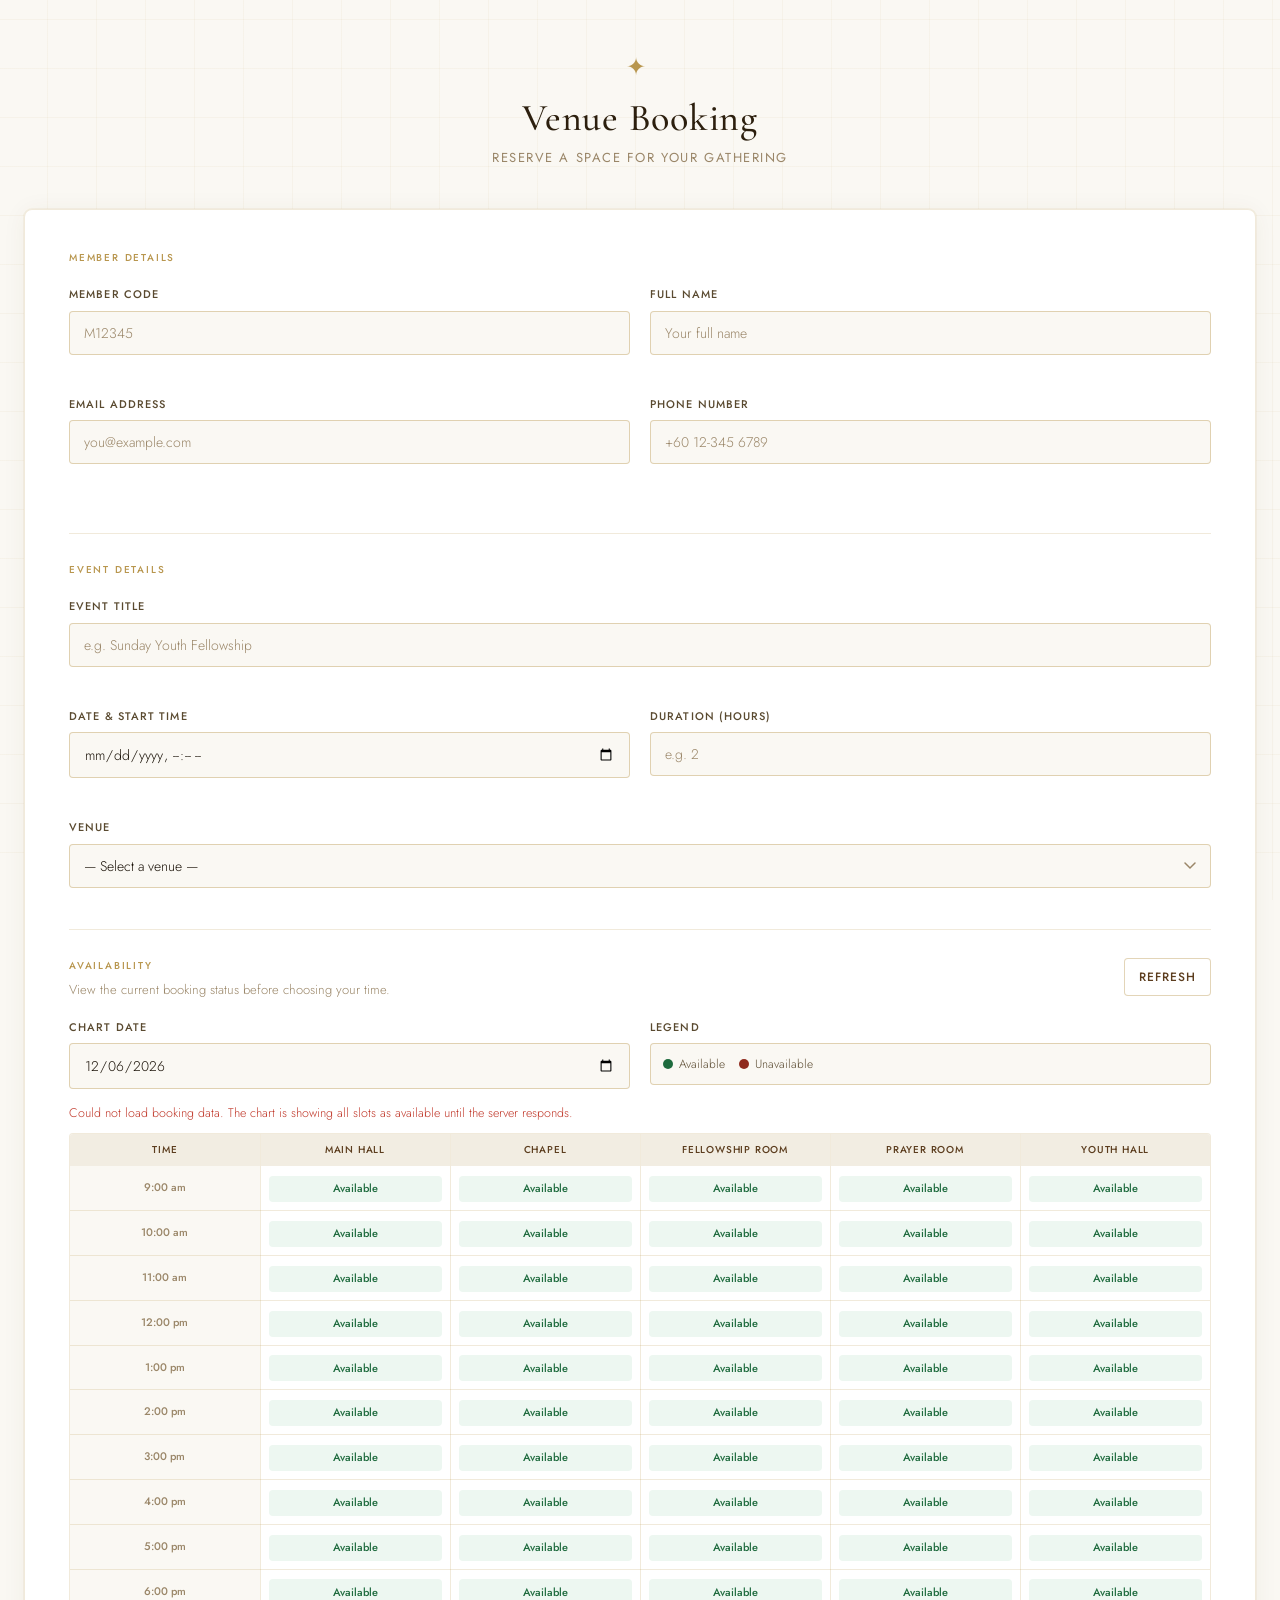
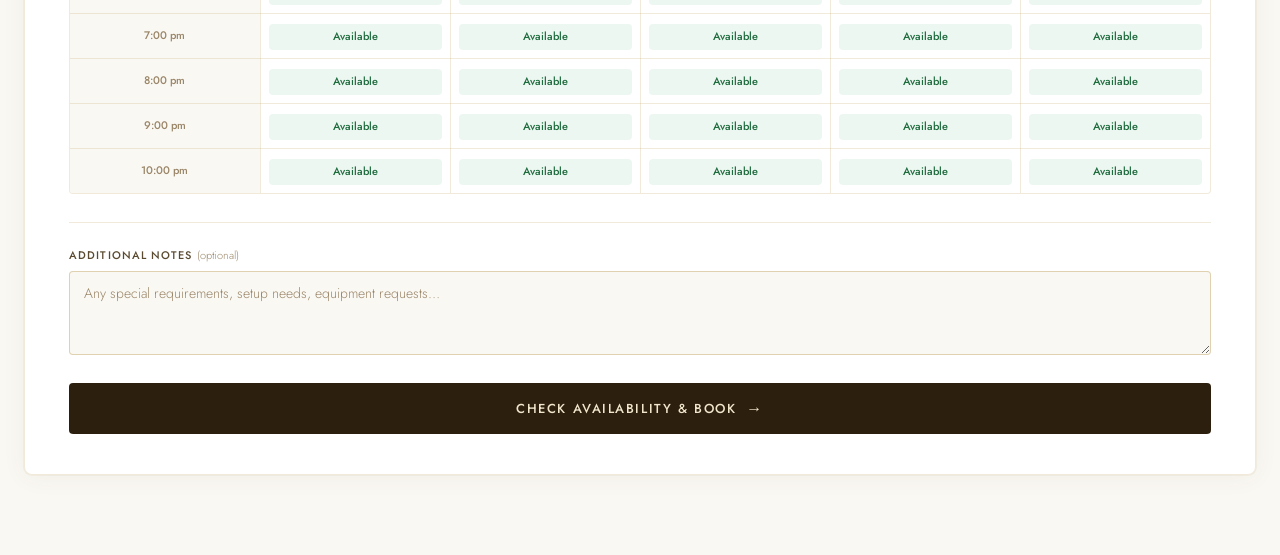
==== commit 8c993a2b: "improveduser" ====
--- a/index.html
+++ b/index.html
@@ -1,13 +1,17 @@
 <!DOCTYPE html>
 <html lang="en">
+
 <head>
   <meta charset="UTF-8">
   <meta name="viewport" content="width=device-width, initial-scale=1.0">
   <title>Church Venue Booking</title>
   <link rel="preconnect" href="https://fonts.googleapis.com">
-  <link href="https://fonts.googleapis.com/css2?family=Cormorant+Garamond:wght@400;500;600&family=Jost:wght@300;400;500&display=swap" rel="stylesheet">
+  <link
+    href="https://fonts.googleapis.com/css2?family=Cormorant+Garamond:wght@400;500;600&family=Jost:wght@300;400;500&display=swap"
+    rel="stylesheet">
   <link rel="stylesheet" href="style.css">
 </head>
+
 <body>
 
   <div class="page-bg">
@@ -20,9 +24,6 @@
       <div class="logo-mark">✦</div>
       <h1>Venue Booking</h1>
       <p class="subtitle">Reserve a space for your gathering</p>
-      <nav class="page-links" aria-label="Page links">
-        <a href="admin.html">Admin Dashboard</a>
-      </nav>
     </header>
 
     <div class="form-card">
@@ -118,7 +119,8 @@
 
         <div class="field-group">
           <label for="notes">Additional Notes <span class="optional">(optional)</span></label>
-          <textarea id="notes" placeholder="Any special requirements, setup needs, equipment requests…" rows="3"></textarea>
+          <textarea id="notes" placeholder="Any special requirements, setup needs, equipment requests…"
+            rows="3"></textarea>
         </div>
 
         <button type="submit" class="submit-btn" id="submitBtn">
@@ -147,4 +149,5 @@
 
   <script src="script.js"></script>
 </body>
+
 </html>
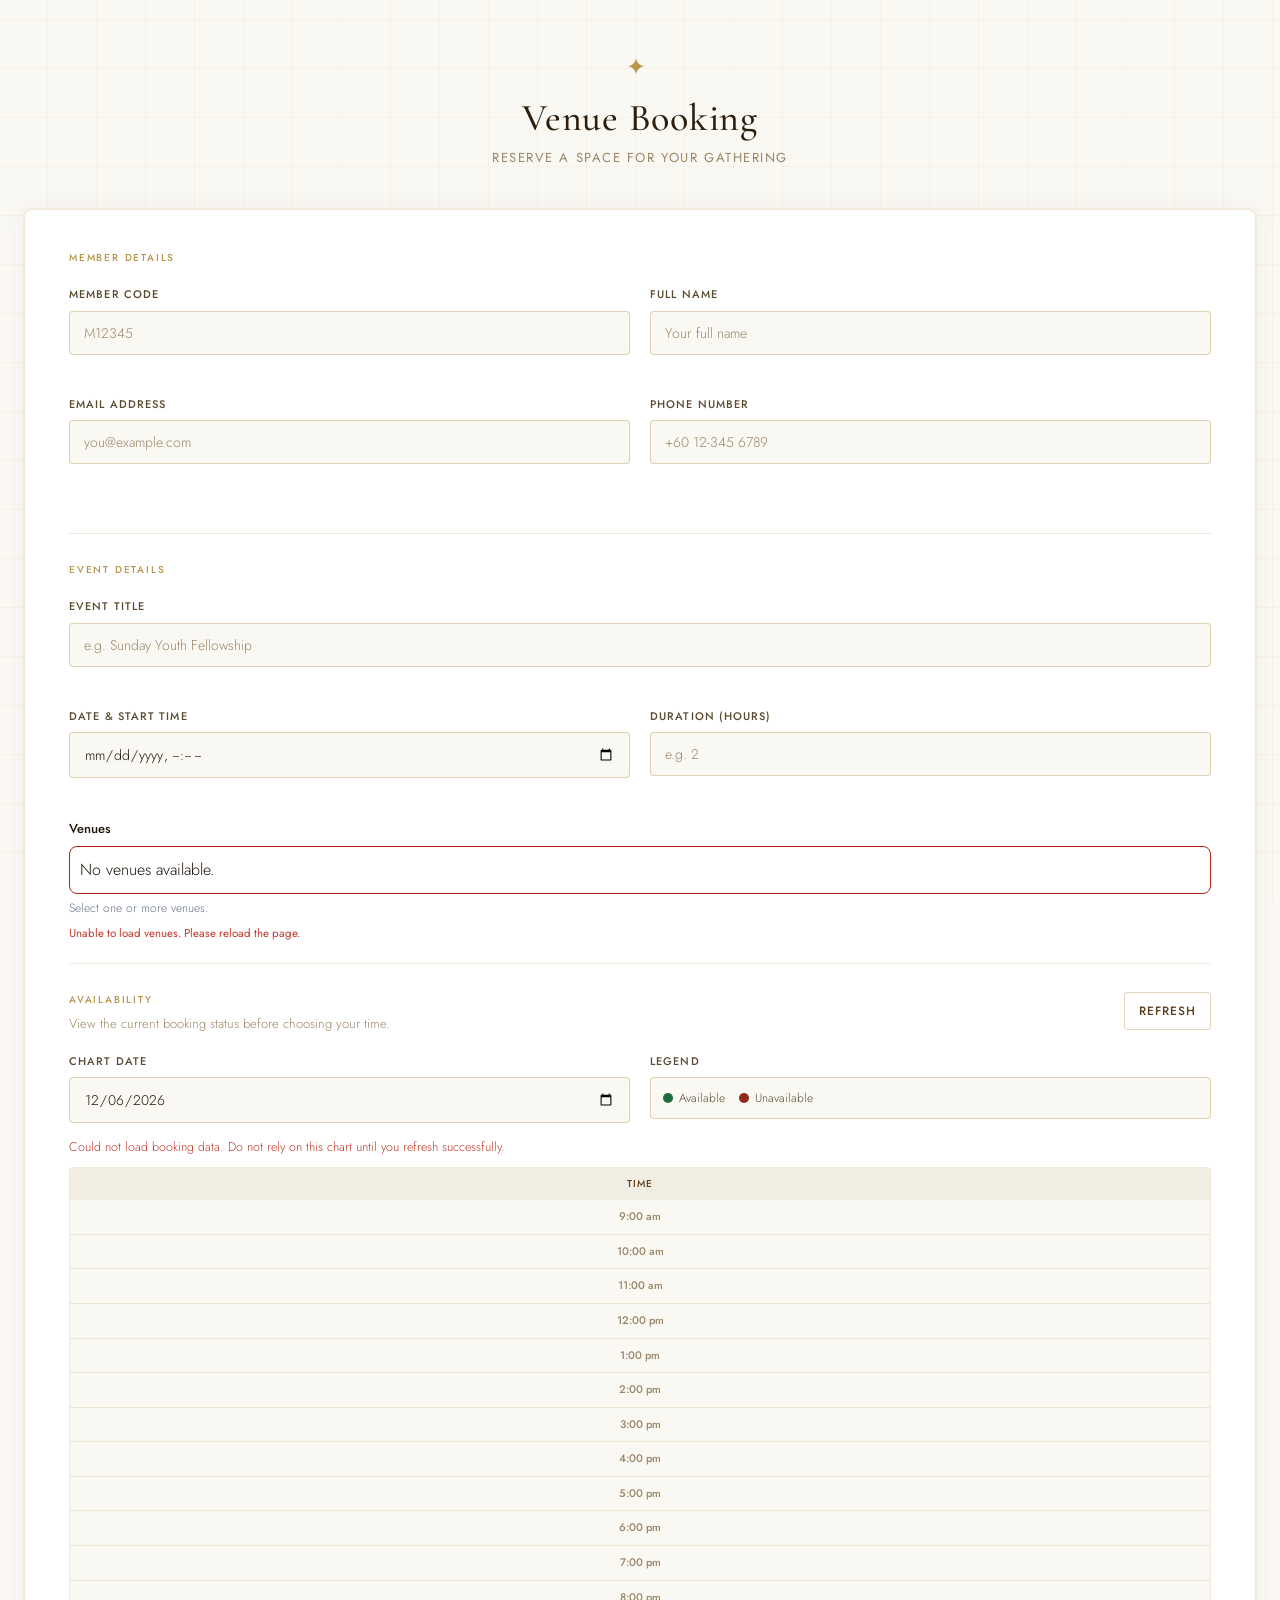
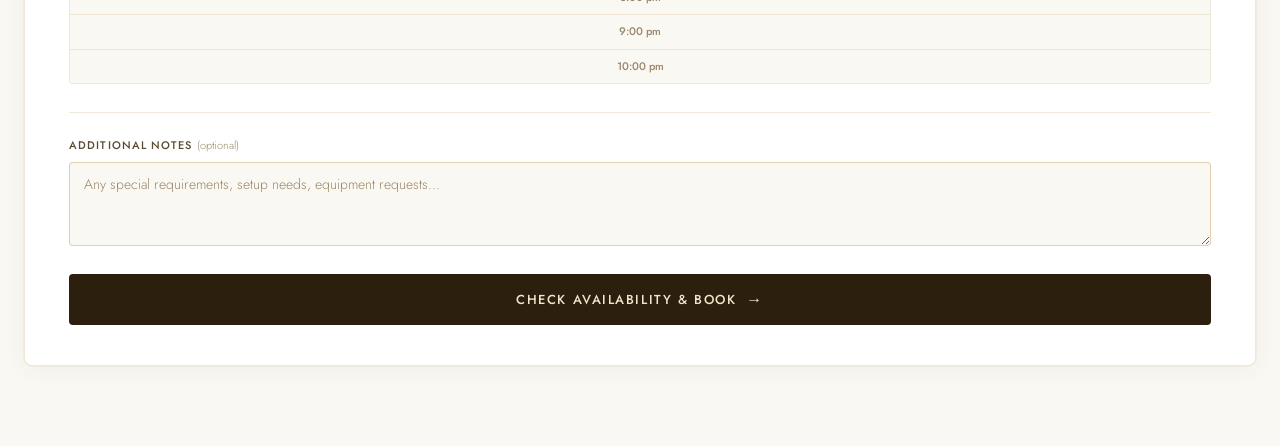
==== commit cd7d1bd2: "multiple select booking venue" ====
--- a/index.html
+++ b/index.html
@@ -10,6 +10,27 @@
     href="https://fonts.googleapis.com/css2?family=Cormorant+Garamond:wght@400;500;600&family=Jost:wght@300;400;500&display=swap"
     rel="stylesheet">
   <link rel="stylesheet" href="style.css">
+<style>
+/* Multiple venue selection */
+.venue-picker {
+  display: grid; gap: 6px; max-height: 235px; overflow-y: auto;
+  padding: 10px; border: 1px solid #d0d5dd; border-radius: 8px;
+  background: #fff;
+}
+.venue-picker label.venue-choice {
+  display: flex; align-items: center; gap: 10px; padding: 7px 8px;
+  font-size: 13px; font-weight: 500; cursor: pointer; color: #344054;
+  margin: 0; border-radius: 5px;
+}
+.venue-picker label.venue-choice:hover { background: #f2f4f7; }
+.venue-picker label.venue-choice input[type="checkbox"] {
+  appearance: auto; width: 17px; height: 17px; min-width: 17px;
+  padding: 0; margin: 0; flex: 0 0 17px; accent-color: #2259b8;
+}
+.venue-picker.invalid { border-color: #b42318; }
+#locationLabel { display: block; font-size: 13px; font-weight: 500; margin-bottom: 6px; }
+.venue-picker-help { font-size: 12px; color: #667085; margin: 4px 0; }
+</style>
 </head>
 
 <body>
@@ -81,10 +102,9 @@
         </div>
 
         <div class="field-group">
-          <label for="location">Venue</label>
-          <select id="location">
-            <option value="">— Select a venue —</option>
-          </select>
+          <span id="locationLabel">Venues</span>
+                  <div id="location" class="venue-picker" role="group" aria-labelledby="locationLabel" data-venue-picker>Loading venues…</div>
+                  <small class="venue-picker-help">Select one or more venues.</small>
           <span class="field-error" id="locationError"></span>
         </div>
 
@@ -119,8 +139,8 @@
 
         <div class="field-group">
           <label for="notes">Additional Notes <span class="optional">(optional)</span></label>
-          <textarea id="notes" placeholder="Any special requirements, setup needs, equipment requests…"
-            rows="3"></textarea>
+          <textarea id="notes" placeholder="Any special requirements, setup needs, equipment requests…" rows="3"
+            maxlength="2000"></textarea>
         </div>
 
         <button type="submit" class="submit-btn" id="submitBtn">
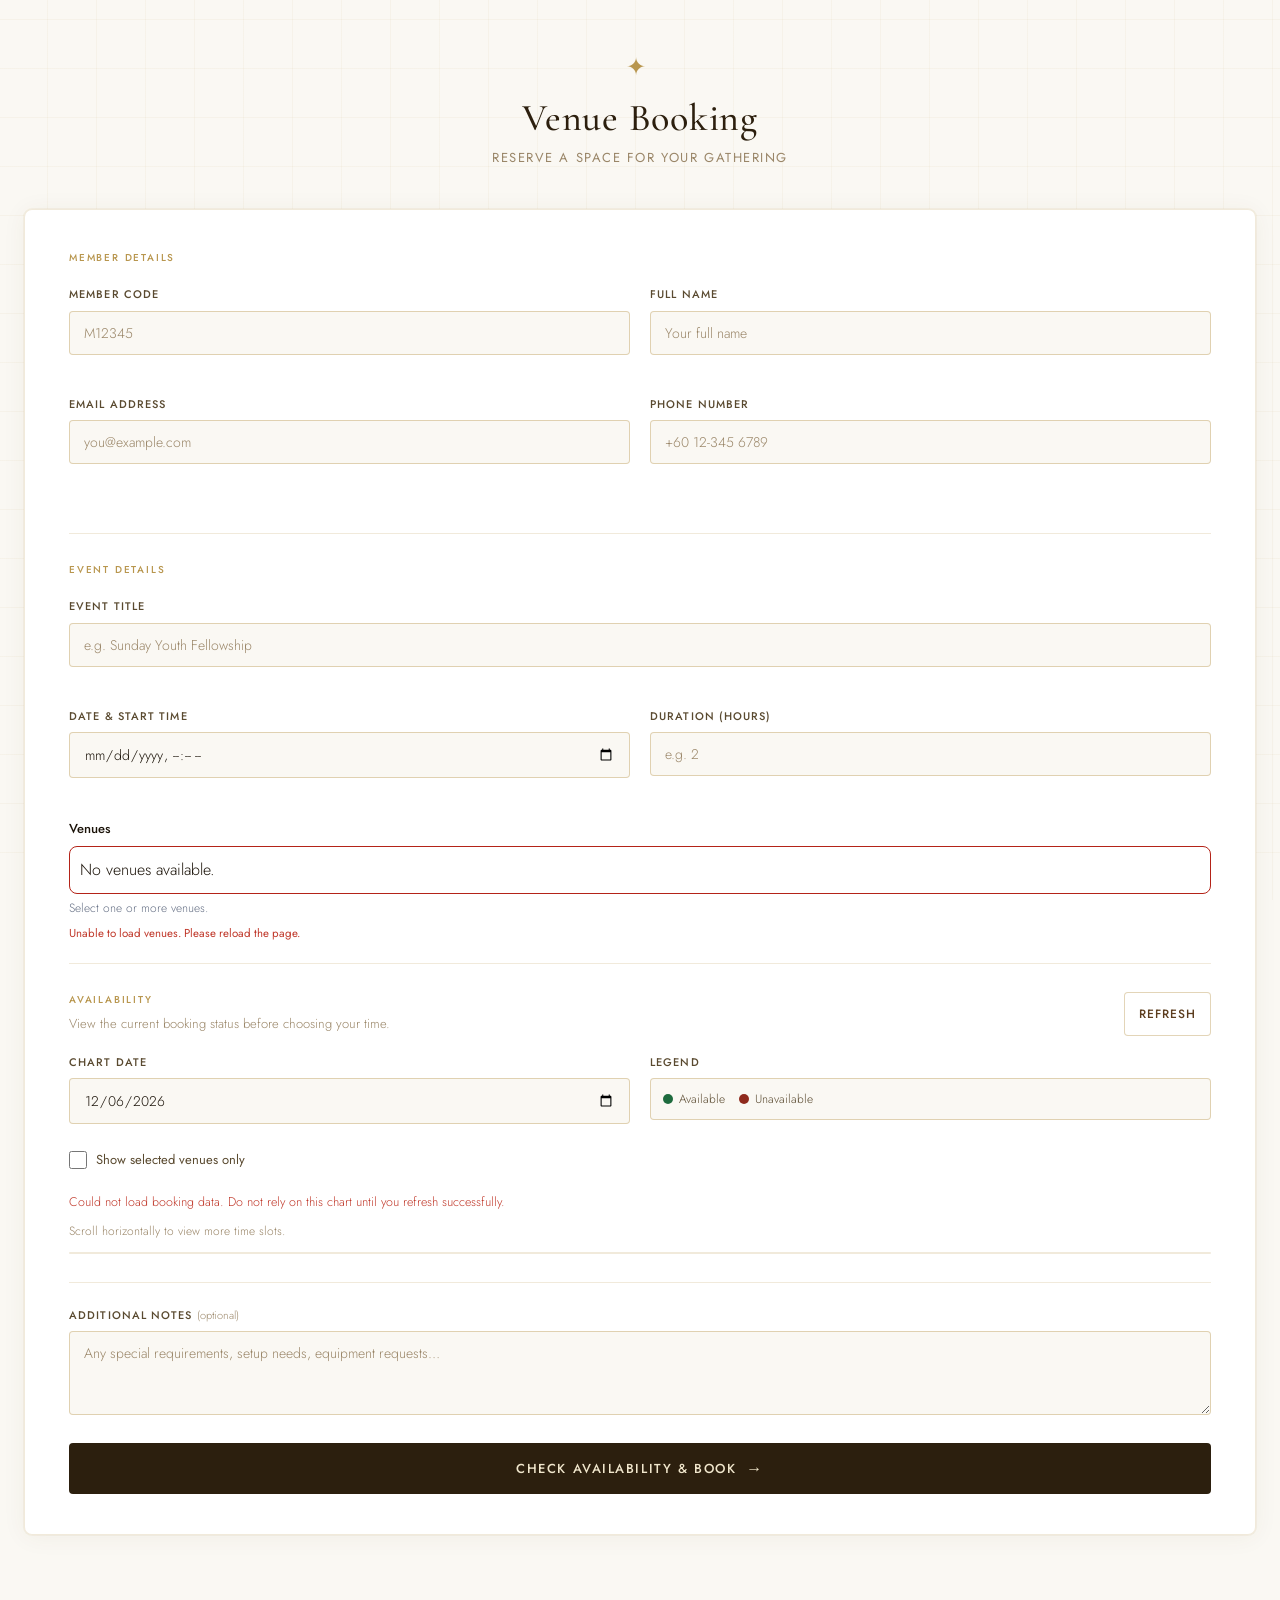
==== commit d111c8a2: "update user frontend" ====
--- a/index.html
+++ b/index.html
@@ -10,30 +10,67 @@
     href="https://fonts.googleapis.com/css2?family=Cormorant+Garamond:wght@400;500;600&family=Jost:wght@300;400;500&display=swap"
     rel="stylesheet">
   <link rel="stylesheet" href="style.css">
-<style>
-/* Multiple venue selection */
-.venue-picker {
-  display: grid; gap: 6px; max-height: 235px; overflow-y: auto;
-  padding: 10px; border: 1px solid #d0d5dd; border-radius: 8px;
-  background: #fff;
-}
-.venue-picker label.venue-choice {
-  display: flex; align-items: center; gap: 10px; padding: 7px 8px;
-  font-size: 13px; font-weight: 500; cursor: pointer; color: #344054;
-  margin: 0; border-radius: 5px;
-}
-.venue-picker label.venue-choice:hover { background: #f2f4f7; }
-.venue-picker label.venue-choice input[type="checkbox"] {
-  appearance: auto; width: 17px; height: 17px; min-width: 17px;
-  padding: 0; margin: 0; flex: 0 0 17px; accent-color: #2259b8;
-}
-.venue-picker.invalid { border-color: #b42318; }
-#locationLabel { display: block; font-size: 13px; font-weight: 500; margin-bottom: 6px; }
-.venue-picker-help { font-size: 12px; color: #667085; margin: 4px 0; }
-</style>
+  <style>
+    /* Multiple venue selection */
+    .venue-picker {
+      display: grid;
+      gap: 6px;
+      max-height: 235px;
+      overflow-y: auto;
+      padding: 10px;
+      border: 1px solid #d0d5dd;
+      border-radius: 8px;
+      background: #fff;
+    }
+
+    .venue-picker label.venue-choice {
+      display: flex;
+      align-items: center;
+      gap: 10px;
+      padding: 7px 8px;
+      font-size: 13px;
+      font-weight: 500;
+      cursor: pointer;
+      color: #344054;
+      margin: 0;
+      border-radius: 5px;
+    }
+
+    .venue-picker label.venue-choice:hover {
+      background: #f2f4f7;
+    }
+
+    .venue-picker label.venue-choice input[type="checkbox"] {
+      appearance: auto;
+      width: 17px;
+      height: 17px;
+      min-width: 17px;
+      padding: 0;
+      margin: 0;
+      flex: 0 0 17px;
+      accent-color: #2259b8;
+    }
+
+    .venue-picker.invalid {
+      border-color: #b42318;
+    }
+
+    #locationLabel {
+      display: block;
+      font-size: 13px;
+      font-weight: 500;
+      margin-bottom: 6px;
+    }
+
+    .venue-picker-help {
+      font-size: 12px;
+      color: #667085;
+      margin: 4px 0;
+    }
+  </style>
 </head>
 
-<body>
+<body class="booking-page">
 
   <div class="page-bg">
     <div class="cross-pattern"></div>
@@ -103,8 +140,9 @@
 
         <div class="field-group">
           <span id="locationLabel">Venues</span>
-                  <div id="location" class="venue-picker" role="group" aria-labelledby="locationLabel" data-venue-picker>Loading venues…</div>
-                  <small class="venue-picker-help">Select one or more venues.</small>
+          <div id="location" class="venue-picker" role="group" aria-labelledby="locationLabel" data-venue-picker>Loading
+            venues…</div>
+          <small class="venue-picker-help">Select one or more venues.</small>
           <span class="field-error" id="locationError"></span>
         </div>
 
@@ -131,9 +169,27 @@
             </div>
           </div>
 
-          <p class="availability-message" id="availabilityMessage">Loading availability…</p>
-          <div class="availability-chart-wrap">
-            <table class="availability-chart" id="availabilityChart" aria-label="Venue availability chart"></table>
+          <div class="availability-options">
+            <label class="selected-venues-toggle">
+              <input type="checkbox" id="showSelectedVenues">
+              <span>Show selected venues only</span>
+            </label>
+          </div>
+
+          <p class="availability-message" id="availabilityMessage">
+            Loading availability…
+          </p>
+
+          <p class="chart-scroll-hint">
+            Scroll horizontally to view more time slots.
+          </p>
+
+          <div class="availability-chart-wrap" tabindex="0" role="region"
+            aria-label="Scrollable venue availability chart">
+
+            <table class="availability-chart" id="availabilityChart" aria-label="Venue availability chart">
+            </table>
+
           </div>
         </div>
 
--- a/style.css
+++ b/style.css
@@ -1,4 +1,10 @@
-*, *::before, *::after { box-sizing: border-box; margin: 0; padding: 0; }
+*,
+*::before,
+*::after {
+  box-sizing: border-box;
+  margin: 0;
+  padding: 0;
+}
 
 :root {
   --cream: #FAF8F3;
@@ -28,7 +34,9 @@
   --radius-lg: 8px;
 }
 
-html { font-size: 16px; }
+html {
+  font-size: 16px;
+}
 
 body {
   font-family: 'Jost', sans-serif;
@@ -52,20 +60,16 @@
   position: absolute;
   inset: -50px;
   background-image:
-    repeating-linear-gradient(
-      0deg,
+    repeating-linear-gradient(0deg,
       transparent,
       transparent 48px,
-      rgba(184,150,78,0.06) 48px,
-      rgba(184,150,78,0.06) 49px
-    ),
-    repeating-linear-gradient(
-      90deg,
+      rgba(184, 150, 78, 0.06) 48px,
+      rgba(184, 150, 78, 0.06) 49px),
+    repeating-linear-gradient(90deg,
       transparent,
       transparent 48px,
-      rgba(184,150,78,0.06) 48px,
-      rgba(184,150,78,0.06) 49px
-    );
+      rgba(184, 150, 78, 0.06) 48px,
+      rgba(184, 150, 78, 0.06) 49px);
 }
 
 /* Layout */
@@ -135,7 +139,7 @@
   border: 1px solid var(--border-light);
   border-radius: var(--radius-lg);
   padding: 40px 44px;
-  box-shadow: 0 2px 24px rgba(92, 61, 30, 0.06), 0 0 0 1px rgba(184,150,78,0.08);
+  box-shadow: 0 2px 24px rgba(92, 61, 30, 0.06), 0 0 0 1px rgba(184, 150, 78, 0.08);
 }
 
 .section-label {
@@ -187,7 +191,9 @@
   font-size: 11px;
 }
 
-input, select, textarea {
+input,
+select,
+textarea {
   width: 100%;
   padding: 11px 14px;
   font-family: 'Jost', sans-serif;
@@ -210,18 +216,23 @@
   padding-right: 38px;
 }
 
-input:focus, select:focus, textarea:focus {
+input:focus,
+select:focus,
+textarea:focus {
   background: #FFFFFF;
   border-color: var(--gold);
-  box-shadow: 0 0 0 3px rgba(184,150,78,0.12);
-}
-
-input.invalid, select.invalid, textarea.invalid {
+  box-shadow: 0 0 0 3px rgba(184, 150, 78, 0.12);
+}
+
+input.invalid,
+select.invalid,
+textarea.invalid {
   border-color: var(--error);
   background: var(--error-bg);
 }
 
-input.invalid:focus, select.invalid:focus {
+input.invalid:focus,
+select.invalid:focus {
   box-shadow: 0 0 0 3px rgba(192, 57, 43, 0.1);
 }
 
@@ -230,7 +241,8 @@
   min-height: 80px;
 }
 
-input::placeholder, textarea::placeholder {
+input::placeholder,
+textarea::placeholder {
   color: var(--text-muted);
   font-weight: 300;
 }
@@ -322,9 +334,17 @@
   display: inline-block;
 }
 
-.legend-dot-open { background: var(--open-text); }
-.legend-dot-pending { background: var(--pending-text); }
-.legend-dot-booked { background: var(--booked-text); }
+.legend-dot-open {
+  background: var(--open-text);
+}
+
+.legend-dot-pending {
+  background: var(--pending-text);
+}
+
+.legend-dot-booked {
+  background: var(--booked-text);
+}
 
 .availability-message {
   min-height: 20px;
@@ -494,8 +514,15 @@
 }
 
 @keyframes modalIn {
-  from { opacity: 0; transform: translateY(16px) scale(0.97); }
-  to   { opacity: 1; transform: translateY(0) scale(1); }
+  from {
+    opacity: 0;
+    transform: translateY(16px) scale(0.97);
+  }
+
+  to {
+    opacity: 1;
+    transform: translateY(0) scale(1);
+  }
 }
 
 .modal-icon {
@@ -536,7 +563,9 @@
   font-size: 13px;
 }
 
-.detail-row:last-child { border-bottom: none; }
+.detail-row:last-child {
+  border-bottom: none;
+}
 
 .detail-label {
   color: var(--text-muted);
@@ -574,7 +603,9 @@
   transition: background 0.2s;
 }
 
-.btn-confirm:hover { background: var(--brown-mid); }
+.btn-confirm:hover {
+  background: var(--brown-mid);
+}
 
 .btn-cancel {
   flex: 1;
@@ -612,7 +643,7 @@
   align-items: center;
   justify-content: center;
   margin: 0 auto 20px;
-  border: 2px solid rgba(30,107,62,0.15);
+  border: 2px solid rgba(30, 107, 62, 0.15);
 }
 
 .success-title {
@@ -648,7 +679,9 @@
   font-size: 13px;
 }
 
-.summary-row:last-child { border-bottom: none; }
+.summary-row:last-child {
+  border-bottom: none;
+}
 
 .summary-label {
   font-size: 11px;
@@ -710,7 +743,9 @@
   transition: background 0.2s;
 }
 
-.btn-print:hover { background: var(--parchment); }
+.btn-print:hover {
+  background: var(--parchment);
+}
 
 .btn-new {
   flex: 1;
@@ -730,7 +765,9 @@
   transition: background 0.2s;
 }
 
-.btn-new:hover { background: var(--brown-mid); }
+.btn-new:hover {
+  background: var(--brown-mid);
+}
 
 .success-note {
   font-size: 12px;
@@ -749,7 +786,7 @@
   border: 1px solid var(--border-light);
   border-radius: var(--radius-lg);
   padding: 28px;
-  box-shadow: 0 2px 24px rgba(92, 61, 30, 0.06), 0 0 0 1px rgba(184,150,78,0.08);
+  box-shadow: 0 2px 24px rgba(92, 61, 30, 0.06), 0 0 0 1px rgba(184, 150, 78, 0.08);
 }
 
 .admin-toolbar {
@@ -1073,24 +1110,71 @@
 
 /* Print styles */
 @media print {
-  .page-bg, .success-actions, .success-note { display: none; }
-  .form-card { box-shadow: none; border: 1px solid #ccc; }
+
+  .page-bg,
+  .success-actions,
+  .success-note {
+    display: none;
+  }
+
+  .form-card {
+    box-shadow: none;
+    border: 1px solid #ccc;
+  }
 }
 
 /* Responsive */
 @media (max-width: 560px) {
-  .form-card { padding: 28px 24px; }
-  .field-row.two-col { flex-direction: column; gap: 0; }
-  .availability-heading { flex-direction: column; gap: 12px; }
-  .btn-refresh { width: 100%; }
-  .admin-shell { padding: 20px; }
-  .admin-toolbar { grid-template-columns: 1fr; }
-  .admin-summary { grid-template-columns: repeat(2, minmax(0, 1fr)); }
-  .recurring-form { grid-template-columns: 1fr; }
-  .recurring-event-field { grid-column: auto; }
-  .modal-box { padding: 28px 24px; }
-  .modal-actions, .success-actions { flex-direction: column; }
-  .site-header h1 { font-size: 30px; }
+  .form-card {
+    padding: 28px 24px;
+  }
+
+  .field-row.two-col {
+    flex-direction: column;
+    gap: 0;
+  }
+
+  .availability-heading {
+    flex-direction: column;
+    gap: 12px;
+  }
+
+  .btn-refresh {
+    width: 100%;
+  }
+
+  .admin-shell {
+    padding: 20px;
+  }
+
+  .admin-toolbar {
+    grid-template-columns: 1fr;
+  }
+
+  .admin-summary {
+    grid-template-columns: repeat(2, minmax(0, 1fr));
+  }
+
+  .recurring-form {
+    grid-template-columns: 1fr;
+  }
+
+  .recurring-event-field {
+    grid-column: auto;
+  }
+
+  .modal-box {
+    padding: 28px 24px;
+  }
+
+  .modal-actions,
+  .success-actions {
+    flex-direction: column;
+  }
+
+  .site-header h1 {
+    font-size: 30px;
+  }
 }
 
 /* ══════════════════════════════════════════════════════
@@ -1099,7 +1183,9 @@
    ══════════════════════════════════════════════════════ */
 
 /* Wider container on admin pages */
-.admin-page .container { max-width: 1400px; }
+.admin-page .container {
+  max-width: 1400px;
+}
 
 /* ── Collapsible panels ── */
 .collapsible-panel {
@@ -1128,7 +1214,10 @@
   text-align: left;
   transition: background 0.2s;
 }
-.collapsible-trigger:hover { background: var(--gold-pale); }
+
+.collapsible-trigger:hover {
+  background: var(--gold-pale);
+}
 
 .collapsible-trigger-left {
   display: flex;
@@ -1136,7 +1225,9 @@
   gap: 10px;
 }
 
-.collapsible-trigger-icon { font-size: 16px; }
+.collapsible-trigger-icon {
+  font-size: 16px;
+}
 
 .collapsible-chevron {
   font-style: normal;
@@ -1145,7 +1236,10 @@
   transition: transform 0.25s ease;
   flex-shrink: 0;
 }
-.collapsible-panel.open .collapsible-chevron { transform: rotate(180deg); }
+
+.collapsible-panel.open .collapsible-chevron {
+  transform: rotate(180deg);
+}
 
 .collapsible-body {
   display: none;
@@ -1153,7 +1247,10 @@
   background: #fff;
   border-top: 1px solid var(--border-light);
 }
-.collapsible-panel.open .collapsible-body { display: block; }
+
+.collapsible-panel.open .collapsible-body {
+  display: block;
+}
 
 /* ── Filter bar ── */
 .admin-filter-bar {
@@ -1165,12 +1262,17 @@
   border-bottom: 1px solid var(--border-light);
   margin-bottom: 16px;
 }
+
 .admin-filter-bar .field-group {
   margin-bottom: 0;
   flex: 1 1 150px;
   max-width: 210px;
 }
-.admin-filter-bar .btn-refresh { flex: 0 0 auto; min-height: 42px; }
+
+.admin-filter-bar .btn-refresh {
+  flex: 0 0 auto;
+  min-height: 42px;
+}
 
 .btn-reset-filters {
   flex: 0 0 auto;
@@ -1185,7 +1287,10 @@
   cursor: pointer;
   transition: background 0.2s;
 }
-.btn-reset-filters:hover { background: var(--parchment); }
+
+.btn-reset-filters:hover {
+  background: var(--parchment);
+}
 
 /* ── Sortable column headers ── */
 .admin-table th[data-sort] {
@@ -1193,7 +1298,10 @@
   user-select: none;
   white-space: nowrap;
 }
-.admin-table th[data-sort]:hover { background: var(--gold-pale); }
+
+.admin-table th[data-sort]:hover {
+  background: var(--gold-pale);
+}
 
 .sort-icon {
   display: inline-block;
@@ -1202,7 +1310,11 @@
   opacity: 0.4;
   transition: opacity 0.15s;
 }
-.sort-icon.active { opacity: 1; color: var(--gold); }
+
+.sort-icon.active {
+  opacity: 1;
+  color: var(--gold);
+}
 
 /* ── Edit button ── */
 .btn-edit {
@@ -1220,8 +1332,15 @@
   cursor: pointer;
   transition: background 0.2s;
 }
-.btn-edit:hover { background: var(--parchment); }
-.btn-edit:disabled { opacity: 0.45; cursor: not-allowed; }
+
+.btn-edit:hover {
+  background: var(--parchment);
+}
+
+.btn-edit:disabled {
+  opacity: 0.45;
+  cursor: not-allowed;
+}
 
 /* ── Edit booking modal ── */
 .edit-modal-overlay {
@@ -1235,7 +1354,10 @@
   justify-content: center;
   padding: 24px;
 }
-.edit-modal-overlay[hidden] { display: none; }
+
+.edit-modal-overlay[hidden] {
+  display: none;
+}
 
 .edit-modal-box {
   background: #fff;
@@ -1270,7 +1392,10 @@
   gap: 14px;
   align-items: end;
 }
-.block-form .field-group { margin-bottom: 0; }
+
+.block-form .field-group {
+  margin-bottom: 0;
+}
 
 .blocked-list {
   display: flex;
@@ -1302,7 +1427,10 @@
   padding: 0;
   opacity: 0.7;
 }
-.blocked-tag button:hover { opacity: 1; }
+
+.blocked-tag button:hover {
+  opacity: 1;
+}
 
 .block-message {
   margin-top: 12px;
@@ -1310,8 +1438,14 @@
   color: var(--text-muted);
   min-height: 18px;
 }
-.block-message[data-state="error"]   { color: var(--error); }
-.block-message[data-state="success"] { color: var(--success-green); }
+
+.block-message[data-state="error"] {
+  color: var(--error);
+}
+
+.block-message[data-state="success"] {
+  color: var(--success-green);
+}
 
 /* ── Radio group (used in block panel) ── */
 .radio-group {
@@ -1320,6 +1454,7 @@
   flex-wrap: wrap;
   margin-bottom: 18px;
 }
+
 .radio-group label {
   display: flex;
   align-items: center;
@@ -1331,6 +1466,7 @@
   font-weight: 400;
   color: var(--text-primary);
 }
+
 .radio-group input[type="radio"] {
   width: auto;
   accent-color: var(--gold);
@@ -1338,8 +1474,425 @@
 
 /* ── Responsive ── */
 @media (max-width: 700px) {
-  .admin-filter-bar .field-group { max-width: 100%; }
-  .block-form { grid-template-columns: 1fr; }
-  .edit-modal-box { padding: 24px 20px; }
-  .edit-modal-actions { flex-direction: column; }
+  .admin-filter-bar .field-group {
+    max-width: 100%;
+  }
+
+  .block-form {
+    grid-template-columns: 1fr;
+  }
+
+  .edit-modal-box {
+    padding: 24px 20px;
+  }
+
+  .edit-modal-actions {
+    flex-direction: column;
+  }
+}
+
+/* ==========================================
+   RESPONSIVE VENUE BOOKING
+========================================== */
+
+.booking-page .container,
+.booking-page .form-card,
+.booking-page .field-group,
+.booking-page .availability-section {
+  min-width: 0;
+}
+
+.booking-page input,
+.booking-page select,
+.booking-page textarea {
+  min-width: 0;
+  max-width: 100%;
+}
+
+
+/* ==========================================
+   AVAILABILITY CHART
+========================================== */
+
+.availability-chart-wrap {
+  width: 100%;
+  max-width: 100%;
+  max-height: 580px;
+  overflow: auto;
+  position: relative;
+  isolation: isolate;
+  border: 1px solid var(--border-light);
+  border-radius: 8px;
+  -webkit-overflow-scrolling: touch;
+}
+
+.availability-chart {
+  --venue-width: 220px;
+  --slot-width: 110px;
+
+  width: 100%;
+
+  min-width: calc(var(--venue-width) + var(--slot-count, 14) * var(--slot-width));
+
+  table-layout: fixed;
+  border-collapse: separate;
+  border-spacing: 0;
+}
+
+.availability-chart .venue-column {
+  width: var(--venue-width);
+}
+
+.availability-chart th,
+.availability-chart td {
+  padding: 10px 8px;
+  vertical-align: middle;
+  text-align: center;
+}
+
+
+/* Fixed time header */
+
+.availability-chart thead th {
+  position: sticky;
+  top: 0;
+  z-index: 3;
+
+  background: var(--parchment);
+
+  font-size: 12px;
+  letter-spacing: 0;
+  white-space: nowrap;
+}
+
+
+/* Fixed venue column */
+
+.availability-chart tbody th {
+  position: sticky;
+  left: 0;
+  z-index: 2;
+
+  background: var(--cream);
+
+  text-align: left;
+  font-size: 13px;
+  font-weight: 500;
+  color: var(--brown-dark);
+
+  white-space: normal;
+  overflow-wrap: anywhere;
+  line-height: 1.5;
+
+  padding: 12px;
+
+  border-right: 2px solid var(--border-mid);
+}
+
+
+/* Top-left corner */
+
+.availability-chart thead th:first-child {
+  position: sticky;
+  top: 0;
+  left: 0;
+  z-index: 4;
+
+  text-align: left;
+  padding-left: 12px;
+
+  border-right: 2px solid var(--border-mid);
+}
+
+
+/* Availability status */
+
+.availability-cell span {
+  width: 100%;
+  min-height: 32px;
+
+  display: flex;
+  align-items: center;
+  justify-content: center;
+
+  padding: 5px 4px;
+  font-size: 11px;
+  font-weight: 500;
+
+  white-space: nowrap;
+  border-radius: 5px;
+}
+
+.availability-cell-open span {
+  background: var(--open-bg);
+  color: var(--open-text);
+}
+
+.availability-cell-booked span {
+  background: var(--booked-bg);
+  color: var(--booked-text);
+}
+
+.availability-cell-selected span {
+  box-shadow: 0 0 0 2px var(--selected-ring);
+}
+
+
+/* ==========================================
+   CHART FILTER
+========================================== */
+
+.availability-options {
+  display: flex;
+  align-items: center;
+  margin-bottom: 10px;
+}
+
+.selected-venues-toggle {
+  display: inline-flex;
+  align-items: center;
+  gap: 9px;
+
+  min-height: 44px;
+
+  font-size: 13px;
+  font-weight: 400;
+
+  text-transform: none;
+  letter-spacing: 0;
+  cursor: pointer;
+
+  margin: 0;
+}
+
+.selected-venues-toggle input[type="checkbox"] {
+  appearance: auto;
+  -webkit-appearance: auto;
+
+  width: 18px;
+  height: 18px;
+  min-width: 18px;
+
+  padding: 0;
+  margin: 0;
+
+  accent-color: var(--brown-mid);
+}
+
+.chart-scroll-hint {
+  margin-bottom: 10px;
+  font-size: 12px;
+  color: var(--text-muted);
+}
+
+
+/* ==========================================
+   MULTIPLE VENUE PICKER
+========================================== */
+
+.booking-page .venue-picker {
+  max-height: 280px;
+  overflow-y: auto;
+  width: 100%;
+}
+
+.booking-page .venue-picker label.venue-choice {
+  min-height: 42px;
+
+  text-transform: none;
+  letter-spacing: 0;
+
+  font-size: 14px;
+  line-height: 1.5;
+
+  padding: 8px 10px;
+}
+
+.booking-page .venue-picker label.venue-choice span {
+  min-width: 0;
+  overflow-wrap: anywhere;
+}
+
+.booking-page .venue-picker label.venue-choice:has(input:checked) {
+  background: var(--gold-pale);
+}
+
+.booking-page .venue-picker label.venue-choice input[type="checkbox"] {
+  width: 20px;
+  height: 20px;
+  min-width: 20px;
+  flex: 0 0 20px;
+
+  accent-color: var(--brown-mid);
+}
+
+
+/* ==========================================
+   CONFIRMATION MODAL
+========================================== */
+
+.booking-page .modal-box {
+  max-height: calc(100vh - 32px);
+  max-height: calc(100dvh - 32px);
+
+  overflow-y: auto;
+  overscroll-behavior: contain;
+}
+
+.booking-page .detail-value {
+  min-width: 0;
+  overflow-wrap: anywhere;
+  white-space: pre-wrap;
+}
+
+.booking-page .btn-confirm,
+.booking-page .btn-cancel,
+.booking-page .btn-refresh {
+  min-height: 44px;
+}
+
+
+/* ==========================================
+   TABLET AND MOBILE
+========================================== */
+
+@media (max-width: 768px) {
+
+  .booking-page .container {
+    width: 100%;
+    padding: 24px 14px 40px;
+  }
+
+  .booking-page .form-card {
+    padding: 24px 18px;
+  }
+
+  .booking-page .site-header {
+    margin-bottom: 24px;
+  }
+
+  .booking-page .site-header h1 {
+    font-size: 32px;
+  }
+
+  .booking-page .field-row.two-col {
+    flex-direction: column;
+    gap: 0;
+  }
+
+  .booking-page .field-group {
+    width: 100%;
+    margin-bottom: 14px;
+  }
+
+  .booking-page label {
+    font-size: 12px;
+  }
+
+  /* Prevent automatic zoom on iPhone */
+
+  .booking-page input,
+  .booking-page select,
+  .booking-page textarea {
+    font-size: 16px;
+  }
+
+  .booking-page input[type="date"],
+  .booking-page input[type="datetime-local"] {
+    width: 100%;
+    min-width: 0;
+    max-width: 100%;
+  }
+
+  .booking-page input:not([type="checkbox"]),
+  .booking-page select {
+    min-height: 46px;
+  }
+
+  .availability-chart {
+    --venue-width: 145px;
+    --slot-width: 94px;
+  }
+
+  .availability-chart-wrap {
+    max-height: 480px;
+    max-height: min(62vh, 480px);
+  }
+
+  .availability-chart tbody th {
+    font-size: 11px;
+    padding: 9px 8px;
+  }
+
+  .availability-chart thead th {
+    font-size: 11px;
+  }
+
+  .availability-chart td {
+    padding: 6px;
+  }
+
+  .availability-cell span {
+    font-size: 10px;
+    min-height: 30px;
+  }
+
+  .availability-heading {
+    flex-direction: column;
+    gap: 10px;
+  }
+
+  .booking-page .btn-refresh {
+    width: 100%;
+  }
+
+  .booking-page .submit-btn {
+    min-height: 48px;
+    padding: 14px 10px;
+    font-size: 12px;
+  }
+
+  .booking-page .modal-overlay {
+    padding: 12px;
+  }
+
+  .booking-page .modal-box {
+    padding: 22px 18px;
+    max-height: calc(100dvh - 24px);
+  }
+
+  .booking-page .modal-actions {
+    flex-direction: column;
+  }
+
+  .booking-page .confirm-details {
+    padding: 12px;
+  }
+
+}
+
+
+/* ==========================================
+   SMALL MOBILE SCREENS
+========================================== */
+
+@media (max-width: 380px) {
+
+  .booking-page .container {
+    padding: 18px 8px 32px;
+  }
+
+  .booking-page .form-card {
+    padding: 20px 12px;
+  }
+
+  .availability-chart {
+    --venue-width: 125px;
+    --slot-width: 90px;
+  }
+
+  .booking-page .subtitle {
+    font-size: 11px;
+  }
+
 }
